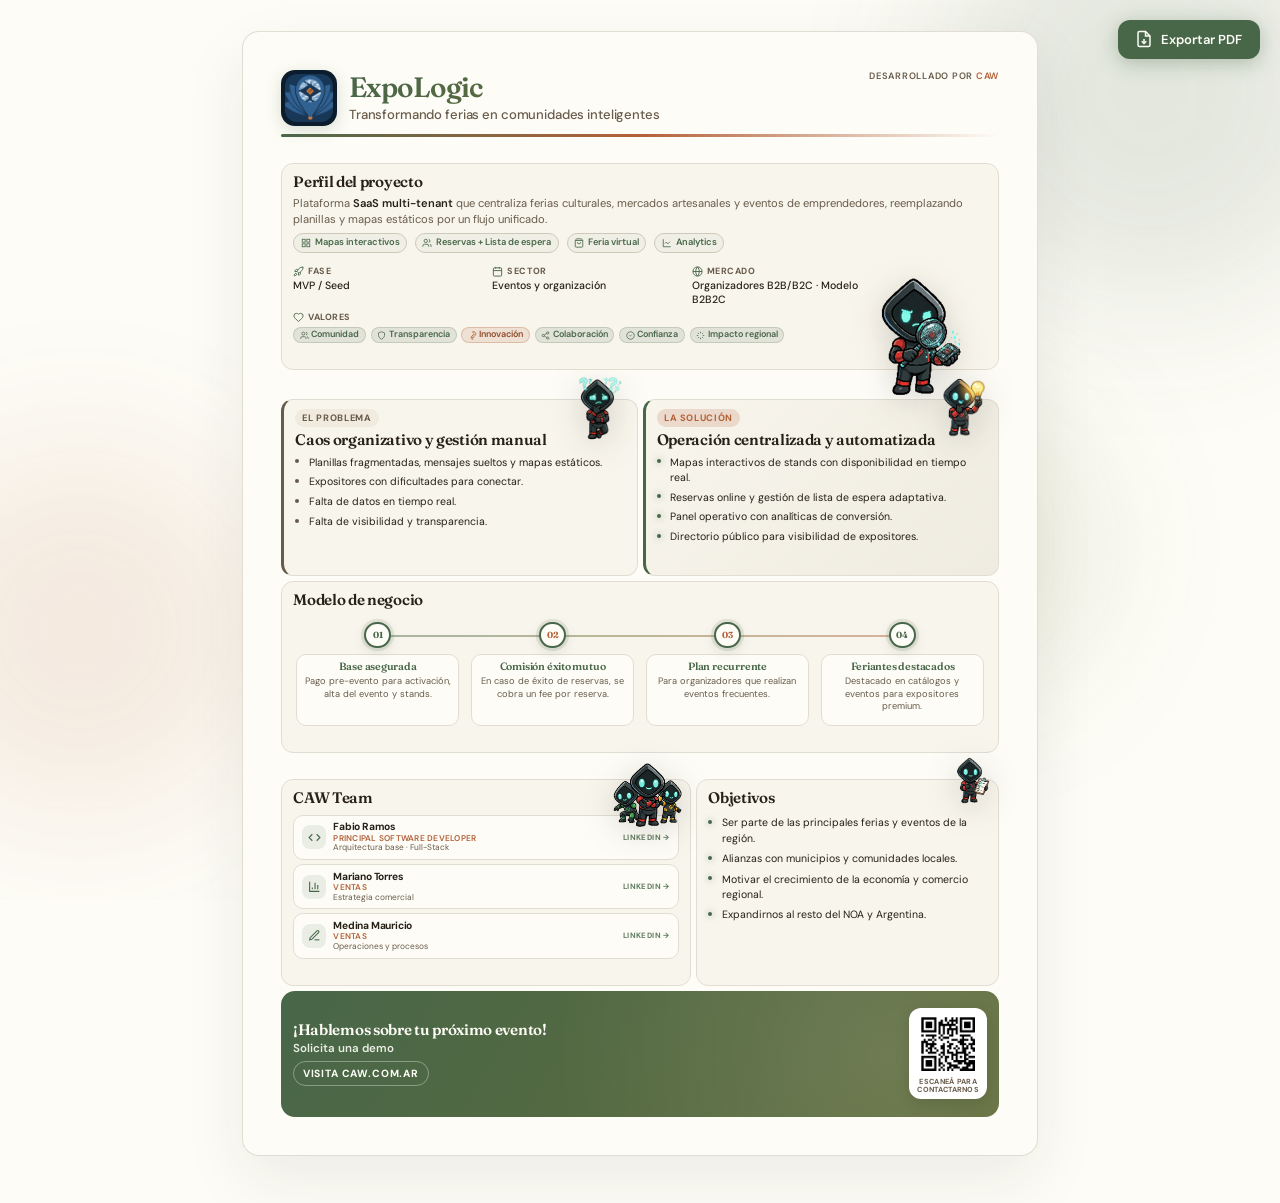
==== index.html @ 5f7e8d1f "Initial commit: ExpoLogic one-pager exportable a PDF. Landing estática con diseño editorial, assets " ====
<!DOCTYPE html>
<html lang="es">
<head>
  <meta charset="UTF-8" />
  <meta name="viewport" content="width=device-width, initial-scale=1.0" />
  <title>ExpoLogic — One Pager | CAW</title>
  <meta name="description" content="ExpoLogic transforma ferias en comunidades inteligentes. Plataforma SaaS para organizadores de eventos." />
  <link rel="preconnect" href="https://fonts.googleapis.com" />
  <link rel="preconnect" href="https://fonts.gstatic.com" crossorigin />
  <link href="https://fonts.googleapis.com/css2?family=DM+Sans:ital,opsz,wght@0,9..40,400;0,9..40,500;0,9..40,600;0,9..40,700;1,9..40,400&family=Fraunces:opsz,wght@9..144,500;9..144,600;9..144,700&display=swap" rel="stylesheet" />
  <link rel="stylesheet" href="styles.css" />
</head>
<body>
  <div class="ambient" aria-hidden="true">
    <span class="orb orb-1"></span>
    <span class="orb orb-2"></span>
    <span class="orb orb-3"></span>
  </div>

  <button type="button" class="export-btn no-print" id="exportPdf" aria-label="Exportar a PDF">
    <svg width="18" height="18" viewBox="0 0 24 24" fill="none" stroke="currentColor" stroke-width="2" aria-hidden="true">
      <path d="M14 2H6a2 2 0 0 0-2 2v16a2 2 0 0 0 2 2h12a2 2 0 0 0 2-2V8z"/>
      <polyline points="14 2 14 8 20 8"/>
      <line x1="12" y1="18" x2="12" y2="12"/>
      <polyline points="9 15 12 18 15 15"/>
    </svg>
    Exportar PDF
  </button>

  <main class="one-pager" id="onePager">
    <!-- Header -->
    <header class="hero reveal">
      <div class="hero__brand">
        <div class="hero__product">
          <div class="hero__logo-wrap">
            <img src="assets/logo.png" alt="Logo ExpoLogic" class="hero__logo" width="52" height="52" />
          </div>
          <div class="hero__titles">
            <h1 class="hero__title">ExpoLogic</h1>
            <p class="hero__tagline">Transformando ferias en comunidades inteligentes</p>
          </div>
        </div>
        <div class="hero__caw">
          <p class="hero__by">Desarrollado por <a href="https://www.caw.com.ar/" target="_blank" rel="noopener">CAW</a></p>
        </div>
      </div>
      <div class="hero__accent-line" aria-hidden="true"></div>
    </header>

    <!-- Perfil -->
    <section class="panel panel--profile panel--mascot reveal" aria-labelledby="profile-heading">
      <div class="panel__content">
        <div class="profile-head">
          <div>
            <h2 id="profile-heading" class="panel__title">Perfil del proyecto</h2>
            <p class="panel__lead">Plataforma <strong>SaaS multi-tenant</strong> que centraliza ferias culturales, mercados artesanales y eventos de emprendedores, reemplazando planillas y mapas estáticos por un flujo unificado.</p>
          </div>
          <ul class="capability-strip" aria-label="Capacidades principales">
            <li>
              <svg class="icon" viewBox="0 0 24 24" fill="none" stroke="currentColor" stroke-width="2" aria-hidden="true"><rect x="3" y="3" width="7" height="7"/><rect x="14" y="3" width="7" height="7"/><rect x="3" y="14" width="7" height="7"/><rect x="14" y="14" width="7" height="7"/></svg>
              Mapas interactivos
            </li>
            <li>
              <svg class="icon" viewBox="0 0 24 24" fill="none" stroke="currentColor" stroke-width="2" aria-hidden="true"><path d="M16 21v-2a4 4 0 0 0-4-4H6a4 4 0 0 0-4 4v2"/><circle cx="9" cy="7" r="4"/><path d="M22 21v-2a4 4 0 0 0-3-3.87"/><path d="M16 3.13a4 4 0 0 1 0 7.75"/></svg>
              Reservas + Lista de espera
            </li>
            <li>
              <svg class="icon" viewBox="0 0 24 24" fill="none" stroke="currentColor" stroke-width="2" aria-hidden="true"><path d="M6 2 3 6v14a2 2 0 0 0 2 2h14a2 2 0 0 0 2-2V6l-3-4Z"/><path d="M3 6h18"/><path d="M16 10a4 4 0 0 1-8 0"/></svg>
              Feria virtual
            </li>
            <li>
              <svg class="icon" viewBox="0 0 24 24" fill="none" stroke="currentColor" stroke-width="2" aria-hidden="true"><path d="M3 3v18h18"/><path d="m19 9-5 5-4-4-3 3"/></svg>
              Analytics
            </li>
          </ul>
        </div>
        <div class="meta-grid-wrap">
          <figure class="panel__mascot panel__mascot--profile mascot-float" aria-hidden="true">
            <img src="assets/mascot-search.png" alt="" width="96" height="96" loading="lazy" />
          </figure>
          <dl class="meta-grid">
          <div class="meta-item">
            <dt>
              <svg class="icon icon--meta" viewBox="0 0 24 24" fill="none" stroke="currentColor" stroke-width="2" aria-hidden="true"><path d="M4.5 16.5c-1.5 1.26-2 5-2 5s3.74-.5 5-2c.71-.84.7-2.13-.09-2.91a2.18 2.18 0 0 0-2.91-.09z"/><path d="m12 15-3-3a22 22 0 0 1 2-3.95A12.88 12.88 0 0 1 22 2c0 2.72-.78 7.5-6 11a22.35 22.35 0 0 1-4 2z"/><path d="M9 12H4s.55-3.03 2-4c1.62-1.08 5 0 5 0"/><path d="M12 15v5s3.03-.55 4-2c1.08-1.62 0-5 0-5"/></svg>
              Fase
            </dt>
            <dd>MVP / Seed</dd>
          </div>
          <div class="meta-item">
            <dt>
              <svg class="icon icon--meta" viewBox="0 0 24 24" fill="none" stroke="currentColor" stroke-width="2" aria-hidden="true"><rect x="3" y="4" width="18" height="18" rx="2"/><path d="M16 2v4"/><path d="M8 2v4"/><path d="M3 10h18"/></svg>
              Sector
            </dt>
            <dd>Eventos y organización</dd>
          </div>
          <div class="meta-item">
            <dt>
              <svg class="icon icon--meta" viewBox="0 0 24 24" fill="none" stroke="currentColor" stroke-width="2" aria-hidden="true"><circle cx="12" cy="12" r="10"/><path d="M12 2a14.5 14.5 0 0 0 0 20 14.5 14.5 0 0 0 0-20"/><path d="M2 12h20"/></svg>
              Mercado
            </dt>
            <dd>Organizadores B2B/B2C · Modelo B2B2C</dd>
          </div>
          <div class="meta-item meta-item--values">
            <dt>
              <svg class="icon icon--meta" viewBox="0 0 24 24" fill="none" stroke="currentColor" stroke-width="2" aria-hidden="true"><path d="M19 14c1.49-1.46 3-3.21 3-5.5A5.5 5.5 0 0 0 16.5 3c-1.76 0-3 .5-4.5 2-1.5-1.5-2.74-2-4.5-2A5.5 5.5 0 0 0 2 8.5c0 2.3 1.5 4.05 3 5.5l7 7Z"/></svg>
              Valores
            </dt>
            <dd>
              <span class="chip"><svg class="icon icon--chip" viewBox="0 0 24 24" fill="none" stroke="currentColor" stroke-width="2" aria-hidden="true"><path d="M16 21v-2a4 4 0 0 0-4-4H6a4 4 0 0 0-4 4v2"/><circle cx="9" cy="7" r="4"/><path d="M22 21v-2a4 4 0 0 0-3-3.87"/><path d="M16 3.13a4 4 0 0 1 0 7.75"/></svg>Comunidad</span>
              <span class="chip"><svg class="icon icon--chip" viewBox="0 0 24 24" fill="none" stroke="currentColor" stroke-width="2" aria-hidden="true"><path d="M12 22s8-4 8-10V5l-8-3-8 3v7c0 6 8 10 8 10"/></svg>Transparencia</span>
              <span class="chip chip--accent"><svg class="icon icon--chip" viewBox="0 0 24 24" fill="none" stroke="currentColor" stroke-width="2" aria-hidden="true"><path d="M9 18h6"/><path d="M10 22h4"/><path d="M11.77 2.46a6 6 0 0 1 8.23 8.23l-8.4 8.4a2 2 0 0 1-2.83 0l-.08-.08a2 2 0 0 1 0-2.83l8.49-8.48Z"/><path d="m15 9-6 6"/></svg>Innovación</span>
              <span class="chip"><svg class="icon icon--chip" viewBox="0 0 24 24" fill="none" stroke="currentColor" stroke-width="2" aria-hidden="true"><circle cx="18" cy="5" r="3"/><circle cx="6" cy="12" r="3"/><circle cx="18" cy="19" r="3"/><path d="m8.59 13.51 6.83 3.98"/><path d="m15.41 6.51-6.82 3.98"/></svg>Colaboración</span>
              <span class="chip"><svg class="icon icon--chip" viewBox="0 0 24 24" fill="none" stroke="currentColor" stroke-width="2" aria-hidden="true"><path d="M12 22c5.523 0 10-4.477 10-10S17.523 2 12 2 2 6.477 2 12s4.477 10 10 10z"/><path d="m9 12 2 2 4-4"/></svg>Confianza</span>
              <span class="chip"><svg class="icon icon--chip" viewBox="0 0 24 24" fill="none" stroke="currentColor" stroke-width="2" aria-hidden="true"><path d="M12 2v4"/><path d="m16.2 7.8 2.9-2.9"/><path d="M18 12h4"/><path d="m16.2 16.2 2.9 2.9"/><path d="M12 18v4"/><path d="m4.9 19.1 2.9-2.9"/><path d="M2 12h4"/><path d="m4.9 4.9 2.9 2.9"/></svg>Impacto regional</span>
            </dd>
          </div>
          </dl>
        </div>
      </div>
    </section>

    <!-- Problema + Solución -->
    <div class="duo reveal">
      <section class="panel panel--problem panel--mascot" aria-labelledby="problem-heading">
        <figure class="panel__mascot panel__mascot--float panel__mascot--float-right mascot-float mascot-float--slow" aria-hidden="true">
          <img src="assets/mascot-problem.png" alt="" width="72" height="72" loading="lazy" />
        </figure>
        <div class="panel__header">
          <span class="panel__badge panel__badge--muted">El problema</span>
          <h2 id="problem-heading" class="panel__title">Caos organizativo y gestión manual</h2>
        </div>
        <ul class="feature-list">
          <li>Planillas fragmentadas, mensajes sueltos y mapas estáticos.</li>
          <li>Expositores con dificultades para conectar.</li>
          <li>Falta de datos en tiempo real.</li>
          <li>Falta de visibilidad y transparencia.</li>
        </ul>
      </section>

      <section class="panel panel--solution panel--mascot" aria-labelledby="solution-heading">
        <figure class="panel__mascot panel__mascot--float panel__mascot--float-right mascot-float" aria-hidden="true">
          <img src="assets/mascot-solution.png" alt="" width="72" height="72" loading="lazy" />
        </figure>
        <div class="panel__header">
          <span class="panel__badge panel__badge--accent">La solución</span>
          <h2 id="solution-heading" class="panel__title">Operación centralizada y automatizada</h2>
        </div>
        <ul class="feature-list feature-list--check">
          <li>Mapas interactivos de stands con disponibilidad en tiempo real.</li>
          <li>Reservas online y gestión de lista de espera adaptativa.</li>
          <li>Panel operativo con analíticas de conversión.</li>
          <li>Directorio público para visibilidad de expositores.</li>
        </ul>
      </section>
    </div>

    <!-- Modelo de negocio -->
    <section class="panel panel--business reveal" aria-labelledby="business-heading">
      <h2 id="business-heading" class="panel__title panel__title--inline">Modelo de negocio</h2>
      <div class="business-timeline">
        <div class="timeline-track" aria-hidden="true">
          <span class="timeline-track__line"></span>
        </div>
        <article class="biz-step">
          <div class="biz-step__marker"><span>01</span></div>
          <div class="biz-step__body">
            <h3>Base asegurada</h3>
            <p>Pago pre-evento para activación, alta del evento y stands.</p>
          </div>
        </article>
        <article class="biz-step">
          <div class="biz-step__marker"><span>02</span></div>
          <div class="biz-step__body">
            <h3>Comisión éxito mutuo</h3>
            <p>En caso de éxito de reservas, se cobra un fee por reserva.</p>
          </div>
        </article>
        <article class="biz-step">
          <div class="biz-step__marker"><span>03</span></div>
          <div class="biz-step__body">
            <h3>Plan recurrente</h3>
            <p>Para organizadores que realizan eventos frecuentes.</p>
          </div>
        </article>
        <article class="biz-step">
          <div class="biz-step__marker"><span>04</span></div>
          <div class="biz-step__body">
            <h3>Feriantes destacados</h3>
            <p>Destacado en catálogos y eventos para expositores premium.</p>
          </div>
        </article>
      </div>
    </section>

    <!-- Equipo + Objetivos -->
    <div class="bottom-grid reveal">
      <section class="panel panel--team panel--mascot" aria-labelledby="team-heading">
        <figure class="panel__mascot panel__mascot--float panel__mascot--float-right mascot-float mascot-float--slow" aria-hidden="true">
          <img src="assets/mascot-team.png" alt="" width="80" height="54" loading="lazy" />
        </figure>
        <h2 id="team-heading" class="panel__title">CAW Team</h2>
        <div class="team-list">
          <a href="https://www.linkedin.com/in/fabioramosnic/" class="team-card" target="_blank" rel="noopener noreferrer">
            <span class="team-card__icon" aria-hidden="true">
              <svg class="icon" viewBox="0 0 24 24" fill="none" stroke="currentColor" stroke-width="2"><polyline points="16 18 22 12 16 6"/><polyline points="8 6 2 12 8 18"/></svg>
            </span>
            <div class="team-card__body">
              <h3>Fabio Ramos</h3>
              <p class="team-card__role">Principal Software Developer</p>
              <p class="team-card__desc">Arquitectura base · Full-Stack</p>
            </div>
            <span class="team-card__linkedin">LinkedIn →</span>
          </a>
          <a href="https://www.linkedin.com/in/mariano-a-torres/" class="team-card" target="_blank" rel="noopener noreferrer">
            <span class="team-card__icon" aria-hidden="true">
              <svg class="icon" viewBox="0 0 24 24" fill="none" stroke="currentColor" stroke-width="2"><path d="M3 3v18h18"/><path d="M18 17V9"/><path d="M13 17V5"/><path d="M8 17v-3"/></svg>
            </span>
            <div class="team-card__body">
              <h3>Mariano Torres</h3>
              <p class="team-card__role">Ventas</p>
              <p class="team-card__desc">Estrategia comercial</p>
            </div>
            <span class="team-card__linkedin">LinkedIn →</span>
          </a>
          <a href="https://www.linkedin.com/in/fernando-mauricio-medina-37a47421a/" class="team-card" target="_blank" rel="noopener noreferrer">
            <span class="team-card__icon" aria-hidden="true">
              <svg class="icon" viewBox="0 0 24 24" fill="none" stroke="currentColor" stroke-width="2"><path d="M12 20h9"/><path d="M16.5 3.5a2.12 2.12 0 0 1 3 3L7 19l-4 1 1-4Z"/></svg>
            </span>
            <div class="team-card__body">
              <h3>Medina Mauricio</h3>
              <p class="team-card__role">Ventas</p>
              <p class="team-card__desc">Operaciones y procesos</p>
            </div>
            <span class="team-card__linkedin">LinkedIn →</span>
          </a>
        </div>
      </section>

      <section class="panel panel--objectives panel--mascot" aria-labelledby="objectives-heading">
        <figure class="panel__mascot panel__mascot--float panel__mascot--float-right mascot-float" aria-hidden="true">
          <img src="assets/mascot-objectives.png" alt="" width="56" height="72" loading="lazy" />
        </figure>
        <h2 id="objectives-heading" class="panel__title">Objetivos</h2>
        <ul class="feature-list feature-list--check">
          <li>Ser parte de las principales ferias y eventos de la región.</li>
          <li>Alianzas con municipios y comunidades locales.</li>
          <li>Motivar el crecimiento de la economía y comercio regional.</li>
          <li>Expandirnos al resto del NOA y Argentina.</li>
        </ul>
      </section>
    </div>

    <!-- CTA Footer -->
    <footer class="cta reveal" aria-labelledby="cta-heading">
      <div class="cta__content">
        <h2 id="cta-heading" class="cta__title">¡Hablemos sobre tu próximo evento!</h2>
        <p class="cta__subtitle">Solicita una demo</p>
        <div class="cta__links">
          <a href="https://www.caw.com.ar/" class="cta__link" target="_blank" rel="noopener">Visita caw.com.ar</a>
        </div>
      </div>
      <a href="https://wa.link/gwodju" class="cta__qr" target="_blank" rel="noopener noreferrer" aria-label="Contacto por WhatsApp — escaneá el código QR">
        <img src="assets/qr-contact.png" alt="QR de contacto WhatsApp" width="72" height="72" />
        <span>Escaneá para contactarnos</span>
      </a>
    </footer>
  </main>

  <script src="script.js"></script>
</body>
</html>
---- styles.css ----
/* ExpoLogic One-Pager — Design tokens from Lola-mora / ExpoLogic */
:root {
  --background: oklch(0.99 0.008 95);
  --foreground: oklch(0.25 0.02 75);
  --card: oklch(0.97 0.012 90);
  --card-foreground: oklch(0.25 0.02 75);
  --primary: oklch(0.48 0.06 145);
  --primary-foreground: oklch(0.99 0.008 95);
  --secondary: oklch(0.94 0.018 90);
  --secondary-foreground: oklch(0.25 0.02 75);
  --muted: oklch(0.94 0.018 90);
  --muted-foreground: oklch(0.48 0.03 75);
  --accent: oklch(0.58 0.12 45);
  --accent-foreground: oklch(0.99 0.008 95);
  --border: oklch(0.9 0.015 85);
  --ring: oklch(0.48 0.06 145);
  --radius: 0.625rem;
  --font-sans: "DM Sans", system-ui, sans-serif;
  --font-serif: "Fraunces", Georgia, serif;
  --page-width: 210mm;
  --page-height: 297mm;
  --page-padding: 10mm;
}

*,
*::before,
*::after {
  box-sizing: border-box;
  margin: 0;
  padding: 0;
}

html {
  scroll-behavior: smooth;
  color-scheme: light;
}

body {
  font-family: var(--font-sans);
  font-size: 11px;
  line-height: 1.45;
  color: var(--foreground);
  background: var(--background);
  min-height: 100vh;
  overflow-x: hidden;
  -webkit-font-smoothing: antialiased;
}

h1, h2, h3 {
  font-family: var(--font-serif);
  font-weight: 600;
  letter-spacing: -0.02em;
  line-height: 1.15;
}

a {
  color: var(--primary);
  text-decoration: none;
  transition: color 0.2s ease;
}

a:hover {
  color: var(--accent);
}

img {
  display: block;
  max-width: 100%;
  height: auto;
}

ul {
  list-style: none;
}

/* Ambient background */
.ambient {
  position: fixed;
  inset: 0;
  pointer-events: none;
  z-index: 0;
  overflow: hidden;
}

.orb {
  position: absolute;
  border-radius: 50%;
  filter: blur(80px);
  opacity: 0.35;
  animation: drift 18s ease-in-out infinite;
}

.orb-1 {
  width: 420px;
  height: 420px;
  background: color-mix(in oklch, var(--primary) 40%, transparent);
  top: -120px;
  right: -80px;
}

.orb-2 {
  width: 360px;
  height: 360px;
  background: color-mix(in oklch, var(--accent) 35%, transparent);
  bottom: 10%;
  left: -100px;
  animation-delay: -6s;
}

.orb-3 {
  width: 280px;
  height: 280px;
  background: color-mix(in oklch, var(--primary) 25%, var(--accent) 15%);
  top: 45%;
  right: 15%;
  animation-delay: -12s;
}

@keyframes drift {
  0%, 100% { transform: translate(0, 0) scale(1); }
  33% { transform: translate(30px, -20px) scale(1.05); }
  66% { transform: translate(-20px, 15px) scale(0.95); }
}

/* Export button */
.export-btn {
  position: fixed;
  top: 1.25rem;
  right: 1.25rem;
  z-index: 100;
  display: inline-flex;
  align-items: center;
  gap: 0.5rem;
  padding: 0.65rem 1.1rem;
  font-family: var(--font-sans);
  font-size: 0.8125rem;
  font-weight: 600;
  color: var(--primary-foreground);
  background: var(--primary);
  border: none;
  border-radius: calc(var(--radius) + 2px);
  cursor: pointer;
  box-shadow: 0 4px 20px color-mix(in oklch, var(--primary) 35%, transparent);
  transition: transform 0.2s ease, box-shadow 0.2s ease, background 0.2s ease;
}

.export-btn:hover {
  transform: translateY(-2px);
  background: color-mix(in oklch, var(--primary) 88%, black);
  box-shadow: 0 8px 28px color-mix(in oklch, var(--primary) 40%, transparent);
}

.export-btn:active {
  transform: translateY(0);
}

/* Main page container */
.one-pager {
  position: relative;
  z-index: 1;
  width: min(100%, var(--page-width));
  min-height: var(--page-height);
  margin: 0 auto;
  padding: var(--page-padding);
  display: grid;
  gap: 5px;
}

/* Reveal animations */
.reveal {
  opacity: 0;
  transform: translateY(16px);
  transition: opacity 0.7s cubic-bezier(0.22, 1, 0.36, 1),
              transform 0.7s cubic-bezier(0.22, 1, 0.36, 1);
}

.reveal.is-visible {
  opacity: 1;
  transform: translateY(0);
}

/* Hero */
.hero {
  display: flex;
  flex-direction: column;
  gap: 0.5rem;
  padding-bottom: 0.25rem;
}

.hero__brand {
  display: flex;
  align-items: center;
  justify-content: space-between;
  gap: 1rem;
  width: 100%;
}

.hero__caw {
  flex-shrink: 0;
  margin-left: auto;
  text-align: right;
  align-self: flex-start;
}

.hero__product {
  display: flex;
  align-items: center;
  gap: 0.75rem;
  flex: 1;
  min-width: 0;
  justify-content: flex-start;
}

.hero__logo-wrap {
  flex-shrink: 0;
  padding: 4px;
  background: oklch(0.22 0.04 250);
  border-radius: calc(var(--radius) + 4px);
  box-shadow: 0 4px 16px color-mix(in oklch, var(--primary) 20%, transparent);
  animation: logoGlow 4s ease-in-out infinite;
}

.hero__logo {
  width: 48px;
  height: 48px;
  border-radius: calc(var(--radius) + 2px);
  object-fit: cover;
  display: block;
}

@keyframes logoGlow {
  0%, 100% { box-shadow: 0 4px 16px color-mix(in oklch, var(--primary) 20%, transparent); }
  50% { box-shadow: 0 6px 24px color-mix(in oklch, var(--accent) 30%, transparent); }
}

.hero__titles {
  text-align: left;
  min-width: 0;
}

.hero__by {
  font-size: 0.58rem;
  font-weight: 600;
  text-transform: uppercase;
  letter-spacing: 0.08em;
  color: var(--muted-foreground);
  white-space: nowrap;
}

.hero__by a {
  color: var(--accent);
}

.hero__title {
  font-size: 1.75rem;
  color: var(--primary);
  background: linear-gradient(135deg, var(--primary), color-mix(in oklch, var(--primary) 70%, var(--accent)));
  -webkit-background-clip: text;
  background-clip: text;
  -webkit-text-fill-color: transparent;
  margin-bottom: 0.1rem;
}

.hero__tagline {
  font-size: clamp(0.68rem, 1.6vw, 0.82rem);
  color: var(--muted-foreground);
  font-weight: 500;
  white-space: nowrap;
  width: 100%;
  letter-spacing: -0.01em;
}

.hero__accent-line {
  height: 3px;
  border-radius: 999px;
  background: linear-gradient(90deg, var(--primary), var(--accent), transparent);
  animation: shimmer 3s ease-in-out infinite;
}

@keyframes shimmer {
  0%, 100% { opacity: 0.7; }
  50% { opacity: 1; }
}

/* Panels */
.panel {
  position: relative;
  background: var(--card);
  border: 1px solid var(--border);
  border-radius: calc(var(--radius) + 2px);
  padding: 0.55rem 0.7rem;
  overflow: hidden;
}

.panel--mascot {
  overflow: visible;
  z-index: 1;
}

.duo .panel--mascot {
  margin-top: 1.5rem;
}

.bottom-grid .panel--mascot {
  margin-top: 1.35rem;
}

.duo,
.bottom-grid {
  position: relative;
  overflow: visible;
}

.panel__title {
  font-size: 0.95rem;
  color: var(--foreground);
  margin-bottom: 0.35rem;
}

.panel__title--inline {
  margin-bottom: 0.5rem;
}

.panel__lead {
  font-size: 0.7rem;
  color: var(--muted-foreground);
  margin-bottom: 0.35rem;
  line-height: 1.4;
}

.panel__lead strong {
  color: var(--foreground);
  font-weight: 600;
}

/* Icons */
.icon {
  width: 1em;
  height: 1em;
  flex-shrink: 0;
}

.icon--meta {
  width: 11px;
  height: 11px;
  color: var(--primary);
}

.icon--chip {
  width: 9px;
  height: 9px;
  vertical-align: -1px;
  margin-right: 0.15rem;
}

.panel__badge {
  display: inline-block;
  font-size: 0.58rem;
  font-weight: 700;
  text-transform: uppercase;
  letter-spacing: 0.07em;
  padding: 0.15rem 0.45rem;
  border-radius: 999px;
  margin-bottom: 0.25rem;
}

.panel__badge--muted {
  background: var(--muted);
  color: var(--muted-foreground);
}

.panel__badge--accent {
  background: color-mix(in oklch, var(--accent) 18%, transparent);
  color: var(--accent);
}

.panel__header {
  margin-bottom: 0.35rem;
}

.panel__header-row {
  display: flex;
  align-items: center;
  justify-content: space-between;
  gap: 0.5rem;
  margin-bottom: 0.4rem;
}

/* Profile */
.panel--profile {
  display: block;
  overflow: visible;
}

.panel--profile .panel__content {
  width: 100%;
}

.meta-grid-wrap {
  position: relative;
}

.panel__mascot--profile {
  position: absolute;
  z-index: 2;
  pointer-events: none;
  right: 0;
  top: -0.15rem;
  margin: 0;
}

.panel__mascot--profile img {
  max-height: 5.75rem;
  width: auto;
  object-fit: contain;
  filter: drop-shadow(0 6px 16px color-mix(in oklch, var(--foreground) 18%, transparent));
}

.profile-head {
  margin-bottom: 0.35rem;
}

.capability-strip {
  display: flex;
  flex-wrap: wrap;
  gap: 0.25rem 0.5rem;
  margin-top: 0.35rem;
  margin-bottom: 0.75rem;
}

.capability-strip li {
  display: inline-flex;
  align-items: center;
  gap: 0.25rem;
  font-size: 0.58rem;
  font-weight: 600;
  color: var(--primary);
  padding: 0.15rem 0.4rem;
  background: color-mix(in oklch, var(--primary) 8%, var(--background));
  border: 1px solid color-mix(in oklch, var(--primary) 15%, var(--border));
  border-radius: 999px;
}

.capability-strip .icon {
  width: 10px;
  height: 10px;
}

.meta-grid {
  display: grid;
  grid-template-columns: repeat(3, 1fr);
  gap: 0.3rem 0.5rem;
  padding-right: 6.5rem;
}

.meta-item dt {
  display: flex;
  align-items: center;
  gap: 0.25rem;
  font-size: 0.56rem;
  font-weight: 700;
  text-transform: uppercase;
  letter-spacing: 0.06em;
  color: var(--muted-foreground);
  margin-bottom: 0.08rem;
}

.meta-item dd {
  font-size: 0.66rem;
  font-weight: 500;
  line-height: 1.3;
}

.meta-item--values {
  grid-column: 1 / -1;
}

.chip {
  display: inline-flex;
  align-items: center;
  font-size: 0.56rem;
  font-weight: 600;
  padding: 0.1rem 0.36rem;
  margin: 0.06rem 0.1rem 0 0;
  border-radius: 999px;
  background: color-mix(in oklch, var(--primary) 12%, transparent);
  color: var(--primary);
  border: 1px solid color-mix(in oklch, var(--primary) 20%, transparent);
}

.chip--accent {
  background: color-mix(in oklch, var(--accent) 14%, transparent);
  color: color-mix(in oklch, var(--accent) 85%, black);
  border-color: color-mix(in oklch, var(--accent) 28%, transparent);
}

.chip--accent .icon--chip {
  color: var(--accent);
}

/* Floating mascots — above panels, outside layout flow */
.panel__mascot--float {
  position: absolute;
  z-index: 3;
  pointer-events: none;
  top: -2.1rem;
  right: 0.5rem;
  margin: 0;
}

.panel__mascot--float-right {
  right: 0.35rem;
}

.panel--objectives .panel__title {
  margin-bottom: 0.55rem;
}

.panel--objectives .feature-list {
  margin-top: 0.1rem;
}

.panel--objectives .feature-list li {
  font-size: 0.66rem;
  margin-bottom: 0.32rem;
}

.panel--problem .panel__mascot--float,
.panel--solution .panel__mascot--float {
  top: -1.85rem;
  right: 0.15rem;
}

.panel--team .panel__mascot--float {
  top: -1.6rem;
  right: 0.1rem;
}

.panel--objectives .panel__mascot--float {
  top: -1.75rem;
  right: 0;
}

.panel__mascot img {
  filter: drop-shadow(0 6px 16px color-mix(in oklch, var(--foreground) 18%, transparent));
  max-height: none;
}

.mascot-float img {
  animation: float 5s ease-in-out infinite;
}

.mascot-float--slow img {
  animation-duration: 7s;
}

.mascot-float--wave img {
  animation: float 4s ease-in-out infinite, wave 2.5s ease-in-out infinite;
}

@keyframes float {
  0%, 100% { transform: translateY(0); }
  50% { transform: translateY(-6px); }
}

@keyframes wave {
  0%, 100% { transform: translateY(0) rotate(0deg); }
  25% { transform: translateY(-4px) rotate(-2deg); }
  75% { transform: translateY(-4px) rotate(2deg); }
}

/* Duo: Problem + Solution */
.duo {
  display: grid;
  grid-template-columns: 1fr 1fr;
  gap: 5px;
}

.panel--problem {
  border-left: 3px solid var(--muted-foreground);
}

.panel--solution {
  border-left: 3px solid var(--primary);
  background: linear-gradient(
    135deg,
    var(--card) 0%,
    color-mix(in oklch, var(--primary) 6%, var(--card)) 100%
  );
}

.feature-list li {
  position: relative;
  font-size: 0.66rem;
  padding-left: 0.85rem;
  margin-bottom: 0.28rem;
  color: var(--card-foreground);
}

.feature-list li::before {
  content: "";
  position: absolute;
  left: 0;
  top: 0.45em;
  width: 4px;
  height: 4px;
  border-radius: 50%;
  background: var(--muted-foreground);
}

.feature-list--check li::before {
  background: var(--primary);
  box-shadow: 0 0 6px color-mix(in oklch, var(--primary) 50%, transparent);
}

.feature-list--compact li {
  margin-bottom: 0.22rem;
}

/* Business model — timeline */
.business-timeline {
  position: relative;
  display: grid;
  grid-template-columns: repeat(4, 1fr);
  gap: 6px;
  padding-top: 0.35rem;
}

.timeline-track {
  position: absolute;
  top: 1.15rem;
  left: 12%;
  right: 12%;
  height: 2px;
  z-index: 0;
  pointer-events: none;
}

.timeline-track__line {
  display: block;
  width: 100%;
  height: 100%;
  background: linear-gradient(
    90deg,
    var(--primary),
    color-mix(in oklch, var(--primary) 60%, var(--accent)),
    var(--accent)
  );
  border-radius: 999px;
  opacity: 0.45;
}

.biz-step {
  position: relative;
  z-index: 1;
  display: flex;
  flex-direction: column;
  align-items: center;
  text-align: center;
  padding: 0 0.2rem;
  transition: transform 0.25s ease;
}

.biz-step:hover {
  transform: translateY(-2px);
}

.biz-step__marker {
  position: relative;
  width: 1.65rem;
  height: 1.65rem;
  margin-bottom: 0.35rem;
  display: grid;
  place-items: center;
  border-radius: 50%;
  background: var(--background);
  border: 2px solid var(--primary);
  box-shadow:
    0 0 0 3px color-mix(in oklch, var(--primary) 12%, transparent),
    0 4px 12px color-mix(in oklch, var(--primary) 15%, transparent);
  transition: border-color 0.25s ease, box-shadow 0.25s ease;
}

.biz-step:hover .biz-step__marker {
  border-color: var(--accent);
  box-shadow:
    0 0 0 3px color-mix(in oklch, var(--accent) 15%, transparent),
    0 6px 16px color-mix(in oklch, var(--accent) 20%, transparent);
}

.biz-step__marker span {
  font-family: var(--font-serif);
  font-size: 0.55rem;
  font-weight: 700;
  color: var(--primary);
  line-height: 1;
}

.biz-step:nth-child(3) .biz-step__marker span,
.biz-step:nth-child(4) .biz-step__marker span {
  color: var(--accent);
}

.biz-step__body {
  padding: 0.4rem 0.35rem;
  background: var(--background);
  border: 1px solid var(--border);
  border-radius: var(--radius);
  width: 100%;
  min-height: 4.5rem;
  transition: border-color 0.25s ease, box-shadow 0.25s ease;
}

.biz-step:hover .biz-step__body {
  border-color: color-mix(in oklch, var(--primary) 25%, var(--border));
  box-shadow: 0 4px 14px color-mix(in oklch, var(--primary) 8%, transparent);
}

.biz-step__body h3 {
  font-size: 0.66rem;
  margin-bottom: 0.12rem;
  color: var(--primary);
}

.biz-step__body p {
  font-size: 0.58rem;
  color: var(--muted-foreground);
  line-height: 1.35;
}

/* Bottom grid: Team + Objectives */
.bottom-grid {
  display: grid;
  grid-template-columns: 1.15fr 0.85fr;
  gap: 5px;
}

.panel--team {
  display: flex;
  flex-direction: column;
  gap: 0.35rem;
}

.panel--team .panel__title {
  margin-bottom: 0.15rem;
}

.team-list {
  display: flex;
  flex-direction: column;
  gap: 4px;
  flex: 1;
}

.team-card {
  display: flex;
  flex-direction: row;
  align-items: center;
  gap: 0.45rem;
  width: 100%;
  padding: 0.35rem 0.5rem;
  background: var(--background);
  border: 1px solid var(--border);
  border-radius: var(--radius);
  color: inherit;
  text-decoration: none;
  transition: border-color 0.2s ease, transform 0.2s ease, box-shadow 0.2s ease;
}

.team-card:hover {
  border-color: color-mix(in oklch, var(--accent) 40%, var(--border));
  transform: translateX(2px);
  box-shadow: 0 3px 10px color-mix(in oklch, var(--primary) 8%, transparent);
  color: inherit;
}

.team-card__icon {
  display: inline-flex;
  align-items: center;
  justify-content: center;
  width: 1.5rem;
  height: 1.5rem;
  flex-shrink: 0;
  border-radius: calc(var(--radius) - 2px);
  background: color-mix(in oklch, var(--primary) 10%, transparent);
  color: var(--primary);
}

.team-card__icon .icon {
  width: 13px;
  height: 13px;
}

.team-card__body {
  flex: 1;
  min-width: 0;
}

.team-card h3 {
  font-size: 0.64rem;
  font-family: var(--font-sans);
  font-weight: 700;
  margin-bottom: 0.02rem;
  line-height: 1.2;
}

.team-card__role {
  font-size: 0.52rem;
  font-weight: 600;
  color: var(--accent);
  text-transform: uppercase;
  letter-spacing: 0.03em;
  line-height: 1.15;
}

.team-card__desc {
  font-size: 0.52rem;
  color: var(--muted-foreground);
  line-height: 1.2;
}

.team-card__linkedin {
  flex-shrink: 0;
  font-size: 0.48rem;
  font-weight: 700;
  text-transform: uppercase;
  letter-spacing: 0.05em;
  color: var(--primary);
  opacity: 0.85;
  white-space: nowrap;
}

/* CTA Footer */
.cta {
  display: flex;
  align-items: center;
  justify-content: space-between;
  gap: 1rem;
  padding: 0.55rem 0.75rem;
  background: linear-gradient(
    120deg,
    var(--primary) 0%,
    color-mix(in oklch, var(--primary) 75%, var(--accent)) 100%
  );
  border-radius: calc(var(--radius) + 4px);
  color: var(--primary-foreground);
  overflow: visible;
  position: relative;
}

.cta__content {
  position: relative;
  z-index: 1;
  flex: 1;
  min-width: 0;
}

.cta__title {
  font-size: 0.95rem;
  color: var(--primary-foreground);
  margin-bottom: 0.15rem;
}

.cta__subtitle {
  font-size: 0.72rem;
  font-weight: 600;
  opacity: 0.9;
  margin-bottom: 0.25rem;
}

.cta__links {
  display: flex;
  flex-wrap: wrap;
  gap: 0.35rem;
}

.cta__link {
  display: inline-block;
  font-size: 0.65rem;
  font-weight: 700;
  text-transform: uppercase;
  letter-spacing: 0.08em;
  color: var(--primary-foreground);
  padding: 0.25rem 0.55rem;
  border: 1px solid color-mix(in oklch, white 35%, transparent);
  border-radius: 999px;
  transition: background 0.2s ease;
}

.cta__link:hover {
  background: color-mix(in oklch, white 15%, transparent);
  color: var(--primary-foreground);
}

.cta::before {
  content: "";
  position: absolute;
  inset: 0;
  border-radius: inherit;
  background: radial-gradient(circle at 85% 50%, color-mix(in oklch, white 12%, transparent), transparent 55%);
  pointer-events: none;
}

.cta__qr {
  position: relative;
  z-index: 2;
  flex-shrink: 0;
  margin-left: auto;
  display: flex;
  flex-direction: column;
  align-items: center;
  gap: 0.18rem;
  padding: 0.3rem;
  background: white;
  border-radius: calc(var(--radius) + 2px);
  text-decoration: none;
  color: var(--foreground);
  box-shadow: 0 4px 16px color-mix(in oklch, black 12%, transparent);
  transition: transform 0.2s ease, box-shadow 0.2s ease;
}

.cta__qr:hover {
  transform: scale(1.03);
  box-shadow: 0 6px 20px color-mix(in oklch, black 15%, transparent);
  color: var(--foreground);
}

.cta__qr img {
  width: 62px;
  height: 62px;
  border-radius: 4px;
}

.cta__qr span {
  font-size: 0.46rem;
  font-weight: 700;
  text-transform: uppercase;
  letter-spacing: 0.04em;
  color: var(--muted-foreground);
  text-align: center;
  max-width: 68px;
  line-height: 1.15;
}

/* Stagger children */
.reveal.is-visible .feature-list li,
.reveal.is-visible .biz-step,
.reveal.is-visible .team-card {
  animation: fadeUp 0.5s cubic-bezier(0.22, 1, 0.36, 1) both;
}

.reveal.is-visible .feature-list li:nth-child(1) { animation-delay: 0.05s; }
.reveal.is-visible .feature-list li:nth-child(2) { animation-delay: 0.1s; }
.reveal.is-visible .feature-list li:nth-child(3) { animation-delay: 0.15s; }
.reveal.is-visible .feature-list li:nth-child(4) { animation-delay: 0.2s; }

.reveal.is-visible .biz-step:nth-child(2) { animation-delay: 0.05s; }
.reveal.is-visible .biz-step:nth-child(3) { animation-delay: 0.1s; }
.reveal.is-visible .biz-step:nth-child(4) { animation-delay: 0.15s; }
.reveal.is-visible .biz-step:nth-child(5) { animation-delay: 0.2s; }

.reveal.is-visible .team-card:nth-child(1) { animation-delay: 0.05s; }
.reveal.is-visible .team-card:nth-child(2) { animation-delay: 0.1s; }
.reveal.is-visible .team-card:nth-child(3) { animation-delay: 0.15s; }

@keyframes fadeUp {
  from {
    opacity: 0;
    transform: translateY(8px);
  }
  to {
    opacity: 1;
    transform: translateY(0);
  }
}

/* Screen: center page with shadow */
@media screen {
  body {
    padding: 2rem 1rem 3rem;
  }

  .one-pager {
    box-shadow:
      0 0 0 1px var(--border),
      0 24px 64px color-mix(in oklch, var(--foreground) 8%, transparent);
    border-radius: calc(var(--radius) + 6px);
    background: var(--background);
  }
}

/* Responsive (screen only) */
@media screen and (max-width: 720px) {
  .duo,
  .bottom-grid {
    grid-template-columns: 1fr;
  }

  .business-timeline {
    grid-template-columns: repeat(2, 1fr);
    gap: 1rem 6px;
    padding-top: 0;
  }

  .timeline-track {
    display: none;
  }

  .meta-grid {
    grid-template-columns: repeat(2, 1fr);
    padding-right: 0;
  }

  .panel__mascot--profile {
    position: static;
    display: flex;
    justify-content: flex-end;
    margin-bottom: 0.25rem;
  }

  .panel__mascot--profile img {
    max-height: 4.5rem;
  }

  .meta-grid-wrap {
    display: flex;
    flex-direction: column;
  }

  .meta-grid-wrap .panel__mascot--profile {
    order: -1;
  }

  .hero__tagline {
    white-space: normal;
  }

  .hero__brand {
    flex-direction: column;
    align-items: stretch;
  }

  .hero__product {
    justify-content: flex-start;
  }

  .hero__caw {
    margin-left: 0;
    text-align: left;
    order: 1;
  }

  .hero__titles {
    text-align: left;
  }

  .team-list {
    gap: 6px;
  }

  .hero__title {
    font-size: 1.6rem;
  }
}

/* Print / PDF */
@page {
  size: A4 portrait;
  margin: 0;
}

@media print {
  html, body {
    width: var(--page-width);
    height: var(--page-height);
    overflow: hidden;
    background: var(--background);
    padding: 0;
    margin: 0;
  }

  .no-print,
  .ambient {
    display: none !important;
  }

  .one-pager {
    width: var(--page-width);
    height: var(--page-height);
    max-height: var(--page-height);
    padding: 8mm;
    gap: 5px;
    box-shadow: none;
    border-radius: 0;
    overflow: hidden;
    page-break-after: avoid;
    page-break-inside: avoid;
    transform-origin: top left;
  }

  .reveal,
  .reveal.is-visible {
    opacity: 1 !important;
    transform: none !important;
    animation: none !important;
  }

  .orb,
  .mascot-float img,
  .hero__logo-wrap,
  .hero__accent-line {
    animation: none !important;
  }

  .panel--mascot {
    overflow: hidden;
  }

  .panel--profile.panel--mascot {
    overflow: visible;
  }

  .panel--profile .panel__mascot--profile {
    position: absolute;
    right: 0.25rem;
    top: 0;
  }

  .panel__mascot--float {
    top: auto;
    bottom: 0.2rem;
    right: 0.25rem;
  }

  .panel__mascot--float img {
    max-height: 55px;
    width: auto;
  }

  .panel,
  .cta,
  .biz-step,
  .team-card {
    break-inside: avoid;
    -webkit-print-color-adjust: exact;
    print-color-adjust: exact;
  }

  .panel--problem,
  .panel--solution {
    min-height: 0;
  }

  .panel__mascot img {
    max-height: 55px;
    width: auto;
  }

  .cta__qr {
    margin-left: 0;
  }

  .cta__qr img {
    width: 50px;
    height: 50px;
  }

  .cta__qr span {
    font-size: 0.42rem;
  }

  .biz-step__body {
    min-height: 0;
  }

  a {
    color: inherit;
  }

  .cta__link {
    border-color: color-mix(in oklch, white 50%, transparent);
  }
}

@media (prefers-reduced-motion: reduce) {
  *,
  *::before,
  *::after {
    animation-duration: 0.01ms !important;
    animation-iteration-count: 1 !important;
    transition-duration: 0.01ms !important;
  }

  .reveal {
    opacity: 1;
    transform: none;
  }
}
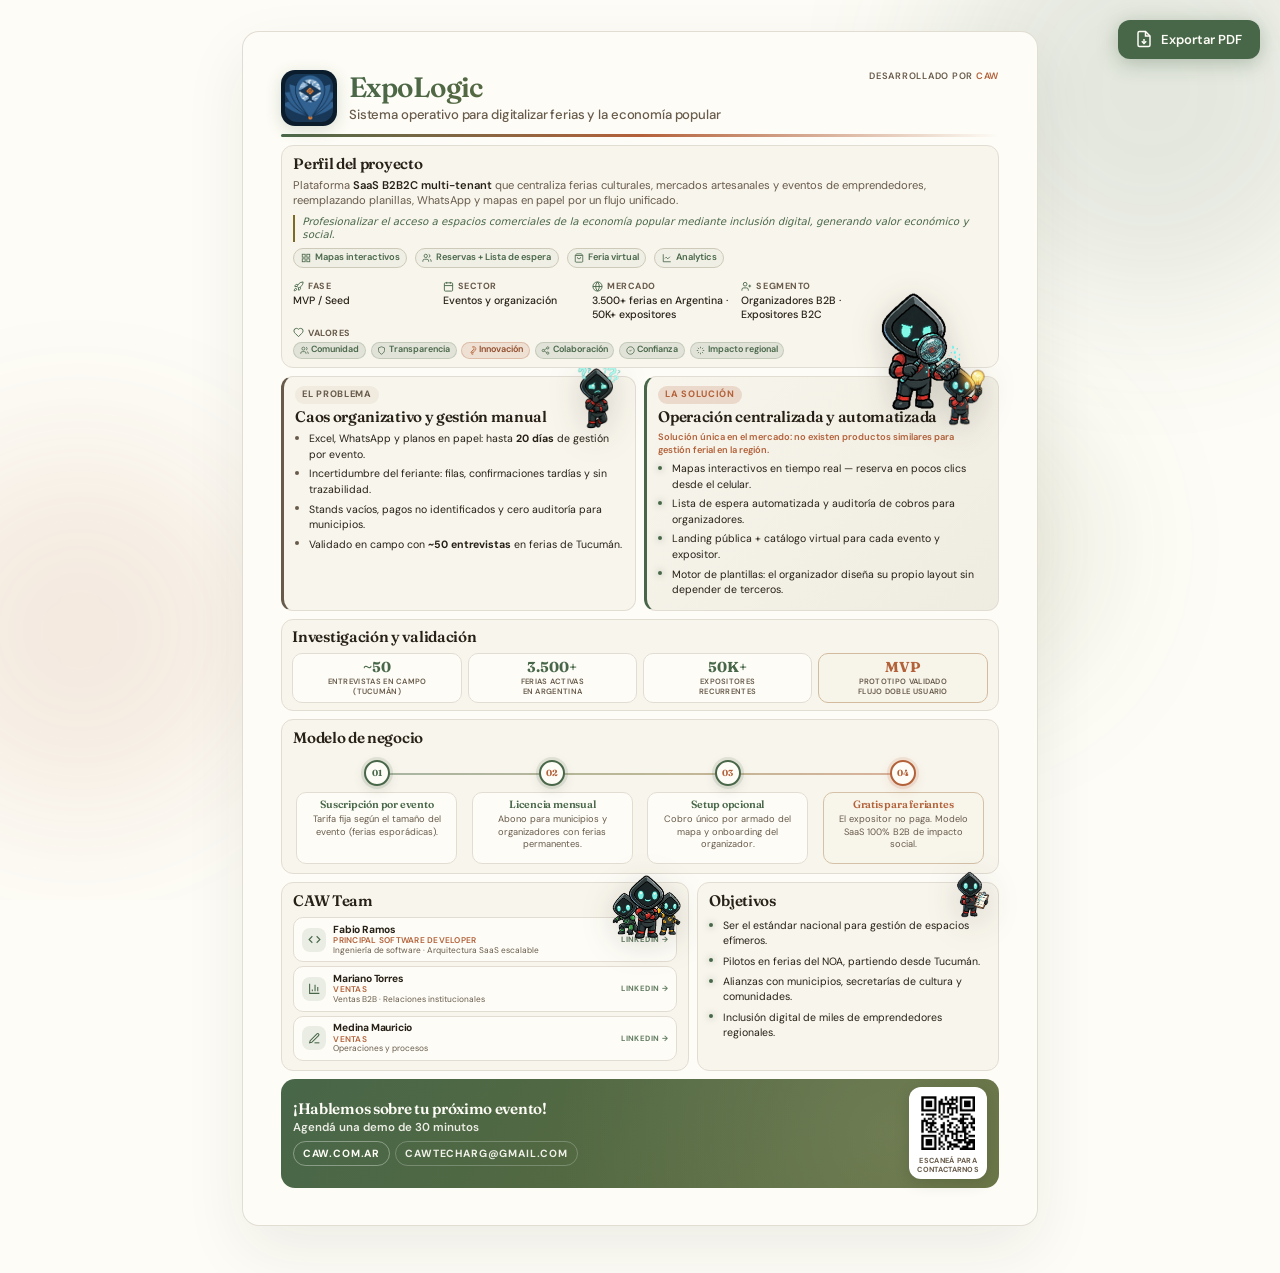
==== commit bfd0e7e3: "Update index.html and styles.css for improved content clarity and layout. Enhanced meta descriptions" ====
--- a/index.html
+++ b/index.html
@@ -4,7 +4,7 @@
   <meta charset="UTF-8" />
   <meta name="viewport" content="width=device-width, initial-scale=1.0" />
   <title>ExpoLogic — One Pager | CAW</title>
-  <meta name="description" content="ExpoLogic transforma ferias en comunidades inteligentes. Plataforma SaaS para organizadores de eventos." />
+  <meta name="description" content="ExpoLogic digitaliza ferias y economía popular. Plataforma SaaS B2B2C con mapas interactivos, validada en campo en Tucumán." />
   <link rel="preconnect" href="https://fonts.googleapis.com" />
   <link rel="preconnect" href="https://fonts.gstatic.com" crossorigin />
   <link href="https://fonts.googleapis.com/css2?family=DM+Sans:ital,opsz,wght@0,9..40,400;0,9..40,500;0,9..40,600;0,9..40,700;1,9..40,400&family=Fraunces:opsz,wght@9..144,500;9..144,600;9..144,700&display=swap" rel="stylesheet" />
@@ -33,11 +33,11 @@
       <div class="hero__brand">
         <div class="hero__product">
           <div class="hero__logo-wrap">
-            <img src="assets/logo.png" alt="Logo ExpoLogic" class="hero__logo" width="52" height="52" />
+            <img src="assets/logo.png" alt="Logo ExpoLogic" class="hero__logo" width="52" height="52" decoding="sync" />
           </div>
           <div class="hero__titles">
             <h1 class="hero__title">ExpoLogic</h1>
-            <p class="hero__tagline">Transformando ferias en comunidades inteligentes</p>
+            <p class="hero__tagline">Sistema operativo para digitalizar ferias y la economía popular</p>
           </div>
         </div>
         <div class="hero__caw">
@@ -53,7 +53,8 @@
         <div class="profile-head">
           <div>
             <h2 id="profile-heading" class="panel__title">Perfil del proyecto</h2>
-            <p class="panel__lead">Plataforma <strong>SaaS multi-tenant</strong> que centraliza ferias culturales, mercados artesanales y eventos de emprendedores, reemplazando planillas y mapas estáticos por un flujo unificado.</p>
+            <p class="panel__lead">Plataforma <strong>SaaS B2B2C multi-tenant</strong> que centraliza ferias culturales, mercados artesanales y eventos de emprendedores, reemplazando planillas, WhatsApp y mapas en papel por un flujo unificado.</p>
+            <p class="panel__mission">Profesionalizar el acceso a espacios comerciales de la economía popular mediante inclusión digital, generando valor económico y social.</p>
           </div>
           <ul class="capability-strip" aria-label="Capacidades principales">
             <li>
@@ -76,7 +77,7 @@
         </div>
         <div class="meta-grid-wrap">
           <figure class="panel__mascot panel__mascot--profile mascot-float" aria-hidden="true">
-            <img src="assets/mascot-search.png" alt="" width="96" height="96" loading="lazy" />
+            <img src="assets/mascot-search.png" alt="" width="96" height="96" loading="eager" />
           </figure>
           <dl class="meta-grid">
           <div class="meta-item">
@@ -98,7 +99,14 @@
               <svg class="icon icon--meta" viewBox="0 0 24 24" fill="none" stroke="currentColor" stroke-width="2" aria-hidden="true"><circle cx="12" cy="12" r="10"/><path d="M12 2a14.5 14.5 0 0 0 0 20 14.5 14.5 0 0 0 0-20"/><path d="M2 12h20"/></svg>
               Mercado
             </dt>
-            <dd>Organizadores B2B/B2C · Modelo B2B2C</dd>
+            <dd>3.500+ ferias en Argentina · 50K+ expositores</dd>
+          </div>
+          <div class="meta-item">
+            <dt>
+              <svg class="icon icon--meta" viewBox="0 0 24 24" fill="none" stroke="currentColor" stroke-width="2" aria-hidden="true"><path d="M16 21v-2a4 4 0 0 0-4-4H6a4 4 0 0 0-4 4v2"/><circle cx="9" cy="7" r="4"/><path d="M22 11h-6"/><path d="M19 8v6"/></svg>
+              Segmento
+            </dt>
+            <dd>Organizadores B2B · Expositores B2C</dd>
           </div>
           <div class="meta-item meta-item--values">
             <dt>
@@ -123,36 +131,60 @@
     <div class="duo reveal">
       <section class="panel panel--problem panel--mascot" aria-labelledby="problem-heading">
         <figure class="panel__mascot panel__mascot--float panel__mascot--float-right mascot-float mascot-float--slow" aria-hidden="true">
-          <img src="assets/mascot-problem.png" alt="" width="72" height="72" loading="lazy" />
+          <img src="assets/mascot-problem.png" alt="" width="72" height="72" loading="eager" />
         </figure>
         <div class="panel__header">
           <span class="panel__badge panel__badge--muted">El problema</span>
           <h2 id="problem-heading" class="panel__title">Caos organizativo y gestión manual</h2>
         </div>
         <ul class="feature-list">
-          <li>Planillas fragmentadas, mensajes sueltos y mapas estáticos.</li>
-          <li>Expositores con dificultades para conectar.</li>
-          <li>Falta de datos en tiempo real.</li>
-          <li>Falta de visibilidad y transparencia.</li>
+          <li>Excel, WhatsApp y planos en papel: hasta <strong>20 días</strong> de gestión por evento.</li>
+          <li>Incertidumbre del feriante: filas, confirmaciones tardías y sin trazabilidad.</li>
+          <li>Stands vacíos, pagos no identificados y cero auditoría para municipios.</li>
+          <li>Validado en campo con <strong>~50 entrevistas</strong> en ferias de Tucumán.</li>
         </ul>
       </section>
 
       <section class="panel panel--solution panel--mascot" aria-labelledby="solution-heading">
         <figure class="panel__mascot panel__mascot--float panel__mascot--float-right mascot-float" aria-hidden="true">
-          <img src="assets/mascot-solution.png" alt="" width="72" height="72" loading="lazy" />
+          <img src="assets/mascot-solution.png" alt="" width="72" height="72" loading="eager" />
         </figure>
         <div class="panel__header">
           <span class="panel__badge panel__badge--accent">La solución</span>
           <h2 id="solution-heading" class="panel__title">Operación centralizada y automatizada</h2>
         </div>
+        <p class="panel__diff">Solución única en el mercado: no existen productos similares para gestión ferial en la región.</p>
         <ul class="feature-list feature-list--check">
-          <li>Mapas interactivos de stands con disponibilidad en tiempo real.</li>
-          <li>Reservas online y gestión de lista de espera adaptativa.</li>
-          <li>Panel operativo con analíticas de conversión.</li>
-          <li>Directorio público para visibilidad de expositores.</li>
+          <li>Mapas interactivos en tiempo real — reserva en pocos clics desde el celular.</li>
+          <li>Lista de espera automatizada y auditoría de cobros para organizadores.</li>
+          <li>Landing pública + catálogo virtual para cada evento y expositor.</li>
+          <li>Motor de plantillas: el organizador diseña su propio layout sin depender de terceros.</li>
         </ul>
       </section>
     </div>
+
+    <!-- Investigación y validación -->
+    <section class="panel panel--validation reveal" aria-labelledby="validation-heading">
+      <h2 id="validation-heading" class="panel__title panel__title--inline">Investigación y validación</h2>
+      <div class="validation-strip">
+        <div class="validation-stat">
+          <p class="validation-stat__value">~50</p>
+          <p class="validation-stat__label">Entrevistas en campo<br />(Tucumán)</p>
+        </div>
+        <div class="validation-stat">
+          <p class="validation-stat__value">3.500+</p>
+          <p class="validation-stat__label">Ferias activas<br />en Argentina</p>
+        </div>
+        <div class="validation-stat">
+          <p class="validation-stat__value">50K+</p>
+          <p class="validation-stat__label">Expositores<br />recurrentes</p>
+        </div>
+        <div class="validation-stat validation-stat--accent">
+          <p class="validation-stat__value">MVP</p>
+          <p class="validation-stat__label">Prototipo validado<br />flujo doble usuario</p>
+        </div>
+      </div>
+    </section>
 
     <!-- Modelo de negocio -->
     <section class="panel panel--business reveal" aria-labelledby="business-heading">
@@ -164,29 +196,29 @@
         <article class="biz-step">
           <div class="biz-step__marker"><span>01</span></div>
           <div class="biz-step__body">
-            <h3>Base asegurada</h3>
-            <p>Pago pre-evento para activación, alta del evento y stands.</p>
+            <h3>Suscripción por evento</h3>
+            <p>Tarifa fija según el tamaño del evento (ferias esporádicas).</p>
           </div>
         </article>
         <article class="biz-step">
           <div class="biz-step__marker"><span>02</span></div>
           <div class="biz-step__body">
-            <h3>Comisión éxito mutuo</h3>
-            <p>En caso de éxito de reservas, se cobra un fee por reserva.</p>
+            <h3>Licencia mensual</h3>
+            <p>Abono para municipios y organizadores con ferias permanentes.</p>
           </div>
         </article>
         <article class="biz-step">
           <div class="biz-step__marker"><span>03</span></div>
           <div class="biz-step__body">
-            <h3>Plan recurrente</h3>
-            <p>Para organizadores que realizan eventos frecuentes.</p>
+            <h3>Setup opcional</h3>
+            <p>Cobro único por armado del mapa y onboarding del organizador.</p>
           </div>
         </article>
-        <article class="biz-step">
+        <article class="biz-step biz-step--highlight">
           <div class="biz-step__marker"><span>04</span></div>
           <div class="biz-step__body">
-            <h3>Feriantes destacados</h3>
-            <p>Destacado en catálogos y eventos para expositores premium.</p>
+            <h3>Gratis para feriantes</h3>
+            <p>El expositor no paga. Modelo SaaS 100% B2B de impacto social.</p>
           </div>
         </article>
       </div>
@@ -196,7 +228,7 @@
     <div class="bottom-grid reveal">
       <section class="panel panel--team panel--mascot" aria-labelledby="team-heading">
         <figure class="panel__mascot panel__mascot--float panel__mascot--float-right mascot-float mascot-float--slow" aria-hidden="true">
-          <img src="assets/mascot-team.png" alt="" width="80" height="54" loading="lazy" />
+          <img src="assets/mascot-team.png" alt="" width="80" height="54" loading="eager" />
         </figure>
         <h2 id="team-heading" class="panel__title">CAW Team</h2>
         <div class="team-list">
@@ -207,7 +239,7 @@
             <div class="team-card__body">
               <h3>Fabio Ramos</h3>
               <p class="team-card__role">Principal Software Developer</p>
-              <p class="team-card__desc">Arquitectura base · Full-Stack</p>
+              <p class="team-card__desc">Ingeniería de software · Arquitectura SaaS escalable</p>
             </div>
             <span class="team-card__linkedin">LinkedIn →</span>
           </a>
@@ -218,7 +250,7 @@
             <div class="team-card__body">
               <h3>Mariano Torres</h3>
               <p class="team-card__role">Ventas</p>
-              <p class="team-card__desc">Estrategia comercial</p>
+              <p class="team-card__desc">Ventas B2B · Relaciones institucionales</p>
             </div>
             <span class="team-card__linkedin">LinkedIn →</span>
           </a>
@@ -238,14 +270,14 @@
 
       <section class="panel panel--objectives panel--mascot" aria-labelledby="objectives-heading">
         <figure class="panel__mascot panel__mascot--float panel__mascot--float-right mascot-float" aria-hidden="true">
-          <img src="assets/mascot-objectives.png" alt="" width="56" height="72" loading="lazy" />
+          <img src="assets/mascot-objectives.png" alt="" width="56" height="72" loading="eager" />
         </figure>
         <h2 id="objectives-heading" class="panel__title">Objetivos</h2>
         <ul class="feature-list feature-list--check">
-          <li>Ser parte de las principales ferias y eventos de la región.</li>
-          <li>Alianzas con municipios y comunidades locales.</li>
-          <li>Motivar el crecimiento de la economía y comercio regional.</li>
-          <li>Expandirnos al resto del NOA y Argentina.</li>
+          <li>Ser el estándar nacional para gestión de espacios efímeros.</li>
+          <li>Pilotos en ferias del NOA, partiendo desde Tucumán.</li>
+          <li>Alianzas con municipios, secretarías de cultura y comunidades.</li>
+          <li>Inclusión digital de miles de emprendedores regionales.</li>
         </ul>
       </section>
     </div>
@@ -254,13 +286,14 @@
     <footer class="cta reveal" aria-labelledby="cta-heading">
       <div class="cta__content">
         <h2 id="cta-heading" class="cta__title">¡Hablemos sobre tu próximo evento!</h2>
-        <p class="cta__subtitle">Solicita una demo</p>
+        <p class="cta__subtitle">Agendá una demo de 30 minutos</p>
         <div class="cta__links">
-          <a href="https://www.caw.com.ar/" class="cta__link" target="_blank" rel="noopener">Visita caw.com.ar</a>
+          <a href="https://www.caw.com.ar/" class="cta__link" target="_blank" rel="noopener">caw.com.ar</a>
+          <a href="mailto:cawtecharg@gmail.com" class="cta__link cta__link--ghost">cawtecharg@gmail.com</a>
         </div>
       </div>
       <a href="https://wa.link/gwodju" class="cta__qr" target="_blank" rel="noopener noreferrer" aria-label="Contacto por WhatsApp — escaneá el código QR">
-        <img src="assets/qr-contact.png" alt="QR de contacto WhatsApp" width="72" height="72" />
+        <img src="assets/qr-contact.png" alt="QR de contacto WhatsApp" width="72" height="72" decoding="sync" loading="eager" />
         <span>Escaneá para contactarnos</span>
       </a>
     </footer>
--- a/styles.css
+++ b/styles.css
@@ -20,6 +20,7 @@
   --page-width: 210mm;
   --page-height: 297mm;
   --page-padding: 10mm;
+  --section-gap: 0.5rem;
 }
 
 *,
@@ -163,7 +164,7 @@
   margin: 0 auto;
   padding: var(--page-padding);
   display: grid;
-  gap: 5px;
+  gap: var(--section-gap);
 }
 
 /* Reveal animations */
@@ -184,7 +185,6 @@
   display: flex;
   flex-direction: column;
   gap: 0.5rem;
-  padding-bottom: 0.25rem;
 }
 
 .hero__brand {
@@ -297,14 +297,6 @@
   z-index: 1;
 }
 
-.duo .panel--mascot {
-  margin-top: 1.5rem;
-}
-
-.bottom-grid .panel--mascot {
-  margin-top: 1.35rem;
-}
-
 .duo,
 .bottom-grid {
   position: relative;
@@ -331,6 +323,24 @@
 .panel__lead strong {
   color: var(--foreground);
   font-weight: 600;
+}
+
+.panel__mission {
+  font-size: 0.64rem;
+  font-style: italic;
+  color: var(--primary);
+  line-height: 1.35;
+  margin-bottom: 0.2rem;
+  padding-left: 0.45rem;
+  border-left: 2px solid color-mix(in oklch, var(--accent) 50%, var(--primary));
+}
+
+.panel__diff {
+  font-size: 0.58rem;
+  font-weight: 600;
+  color: var(--accent);
+  margin-bottom: 0.3rem;
+  line-height: 1.35;
 }
 
 /* Icons */
@@ -448,7 +458,7 @@
 
 .meta-grid {
   display: grid;
-  grid-template-columns: repeat(3, 1fr);
+  grid-template-columns: repeat(4, 1fr);
   gap: 0.3rem 0.5rem;
   padding-right: 6.5rem;
 }
@@ -498,12 +508,58 @@
   color: var(--accent);
 }
 
+/* Validation strip */
+.panel--validation {
+  padding: 0.45rem 0.65rem;
+}
+
+.validation-strip {
+  display: grid;
+  grid-template-columns: repeat(4, 1fr);
+  gap: 0.35rem;
+}
+
+.validation-stat {
+  text-align: center;
+  padding: 0.35rem 0.2rem;
+  background: var(--background);
+  border: 1px solid var(--border);
+  border-radius: var(--radius);
+}
+
+.validation-stat--accent {
+  border-color: color-mix(in oklch, var(--accent) 30%, var(--border));
+  background: color-mix(in oklch, var(--accent) 6%, var(--background));
+}
+
+.validation-stat__value {
+  font-family: var(--font-serif);
+  font-size: 0.9rem;
+  font-weight: 700;
+  color: var(--primary);
+  line-height: 1.1;
+  margin-bottom: 0.1rem;
+}
+
+.validation-stat--accent .validation-stat__value {
+  color: var(--accent);
+}
+
+.validation-stat__label {
+  font-size: 0.48rem;
+  font-weight: 600;
+  text-transform: uppercase;
+  letter-spacing: 0.04em;
+  color: var(--muted-foreground);
+  line-height: 1.25;
+}
+
 /* Floating mascots — above panels, outside layout flow */
 .panel__mascot--float {
   position: absolute;
   z-index: 3;
   pointer-events: none;
-  top: -2.1rem;
+  top: -1.15rem;
   right: 0.5rem;
   margin: 0;
 }
@@ -527,17 +583,17 @@
 
 .panel--problem .panel__mascot--float,
 .panel--solution .panel__mascot--float {
-  top: -1.85rem;
+  top: -1.1rem;
   right: 0.15rem;
 }
 
 .panel--team .panel__mascot--float {
-  top: -1.6rem;
+  top: -1rem;
   right: 0.1rem;
 }
 
 .panel--objectives .panel__mascot--float {
-  top: -1.75rem;
+  top: -1.05rem;
   right: 0;
 }
 
@@ -573,7 +629,7 @@
 .duo {
   display: grid;
   grid-template-columns: 1fr 1fr;
-  gap: 5px;
+  gap: var(--section-gap);
 }
 
 .panel--problem {
@@ -622,7 +678,7 @@
   position: relative;
   display: grid;
   grid-template-columns: repeat(4, 1fr);
-  gap: 6px;
+  gap: var(--section-gap);
   padding-top: 0.35rem;
 }
 
@@ -728,11 +784,31 @@
   line-height: 1.35;
 }
 
+.biz-step--highlight .biz-step__marker {
+  border-color: var(--accent);
+  box-shadow:
+    0 0 0 3px color-mix(in oklch, var(--accent) 12%, transparent),
+    0 4px 12px color-mix(in oklch, var(--accent) 15%, transparent);
+}
+
+.biz-step--highlight .biz-step__marker span {
+  color: var(--accent);
+}
+
+.biz-step--highlight .biz-step__body {
+  border-color: color-mix(in oklch, var(--accent) 25%, var(--border));
+  background: color-mix(in oklch, var(--accent) 5%, var(--background));
+}
+
+.biz-step--highlight .biz-step__body h3 {
+  color: var(--accent);
+}
+
 /* Bottom grid: Team + Objectives */
 .bottom-grid {
   display: grid;
   grid-template-columns: 1.15fr 0.85fr;
-  gap: 5px;
+  gap: var(--section-gap);
 }
 
 .panel--team {
@@ -892,6 +968,12 @@
   color: var(--primary-foreground);
 }
 
+.cta__link--ghost {
+  background: transparent;
+  border-color: color-mix(in oklch, white 25%, transparent);
+  opacity: 0.92;
+}
+
 .cta::before {
   content: "";
   position: absolute;
@@ -994,11 +1076,12 @@
   .duo,
   .bottom-grid {
     grid-template-columns: 1fr;
+    gap: var(--section-gap);
   }
 
   .business-timeline {
     grid-template-columns: repeat(2, 1fr);
-    gap: 1rem 6px;
+    gap: var(--section-gap);
     padding-top: 0;
   }
 
@@ -1009,6 +1092,10 @@
   .meta-grid {
     grid-template-columns: repeat(2, 1fr);
     padding-right: 0;
+  }
+
+  .validation-strip {
+    grid-template-columns: repeat(2, 1fr);
   }
 
   .panel__mascot--profile {
@@ -1063,6 +1150,16 @@
   }
 }
 
+/* Screen: scaled preview when content overflows A4 */
+@media screen {
+  .one-pager.is-scaled {
+    transform: scale(var(--page-scale, 1));
+    transform-origin: top center;
+    margin-left: auto;
+    margin-right: auto;
+  }
+}
+
 /* Print / PDF */
 @page {
   size: A4 portrait;
@@ -1071,12 +1168,12 @@
 
 @media print {
   html, body {
-    width: var(--page-width);
-    height: var(--page-height);
+    width: 210mm;
+    height: 297mm;
     overflow: hidden;
-    background: var(--background);
-    padding: 0;
-    margin: 0;
+    background: var(--background) !important;
+    padding: 0 !important;
+    margin: 0 !important;
   }
 
   .no-print,
@@ -1085,17 +1182,50 @@
   }
 
   .one-pager {
-    width: var(--page-width);
-    height: var(--page-height);
-    max-height: var(--page-height);
-    padding: 8mm;
-    gap: 5px;
+    width: 210mm !important;
+    min-height: auto;
+    height: auto;
+    max-height: none;
+    padding: 8mm !important;
+    gap: var(--section-gap);
+    margin: 0 auto !important;
     box-shadow: none;
     border-radius: 0;
-    overflow: hidden;
+    overflow: visible !important;
     page-break-after: avoid;
     page-break-inside: avoid;
-    transform-origin: top left;
+    box-sizing: border-box;
+    -webkit-print-color-adjust: exact;
+    print-color-adjust: exact;
+  }
+
+  /* Centered scale — top-left origin + symmetric horizontal margin */
+  .one-pager.is-scaled {
+    transform: scale(var(--page-scale, 1)) !important;
+    transform-origin: top left !important;
+    margin-left: calc((210mm - 210mm * var(--page-scale, 1)) / 2) !important;
+    margin-right: calc((210mm - 210mm * var(--page-scale, 1)) / 2) !important;
+  }
+
+  img {
+    -webkit-print-color-adjust: exact;
+    print-color-adjust: exact;
+    max-width: 100%;
+  }
+
+  .hero__logo-wrap {
+    -webkit-print-color-adjust: exact;
+    print-color-adjust: exact;
+    box-shadow: none !important;
+    background: oklch(0.22 0.04 250) !important;
+  }
+
+  .hero__logo {
+    object-fit: contain !important;
+    width: 48px !important;
+    height: 48px !important;
+    opacity: 1 !important;
+    visibility: visible !important;
   }
 
   .reveal,
@@ -1112,12 +1242,26 @@
     animation: none !important;
   }
 
-  .panel--mascot {
-    overflow: hidden;
-  }
-
-  .panel--profile.panel--mascot {
-    overflow: visible;
+  .panel--mascot,
+  .panel--profile.panel--mascot,
+  .duo,
+  .bottom-grid {
+    overflow: visible !important;
+  }
+
+  .panel__mascot img,
+  .mascot-float img,
+  .panel__mascot--profile img,
+  .panel__mascot--float img {
+    filter: none !important;
+    transform: none !important;
+    opacity: 1 !important;
+    visibility: visible !important;
+    -webkit-print-color-adjust: exact;
+    print-color-adjust: exact;
+    image-rendering: auto;
+    max-height: 72px !important;
+    width: auto !important;
   }
 
   .panel--profile .panel__mascot--profile {
@@ -1127,14 +1271,10 @@
   }
 
   .panel__mascot--float {
-    top: auto;
-    bottom: 0.2rem;
-    right: 0.25rem;
-  }
-
-  .panel__mascot--float img {
-    max-height: 55px;
-    width: auto;
+    position: absolute;
+    top: -1.25rem !important;
+    right: 0.25rem !important;
+    bottom: auto !important;
   }
 
   .panel,
@@ -1151,15 +1291,6 @@
     min-height: 0;
   }
 
-  .panel__mascot img {
-    max-height: 55px;
-    width: auto;
-  }
-
-  .cta__qr {
-    margin-left: 0;
-  }
-
   .cta__qr img {
     width: 50px;
     height: 50px;
@@ -1173,12 +1304,27 @@
     min-height: 0;
   }
 
-  a {
+  /* Preserve clickable hyperlinks in PDF (Chrome / Edge) */
+  a[href] {
+    color: inherit;
+    text-decoration: underline;
+    text-decoration-color: color-mix(in oklch, currentColor 55%, transparent);
+  }
+
+  .team-card[href],
+  .cta__link[href],
+  .cta__qr[href],
+  .hero__by a[href] {
     color: inherit;
   }
 
   .cta__link {
     border-color: color-mix(in oklch, white 50%, transparent);
+    text-decoration: none;
+  }
+
+  .team-card__linkedin {
+    text-decoration: underline;
   }
 }
 
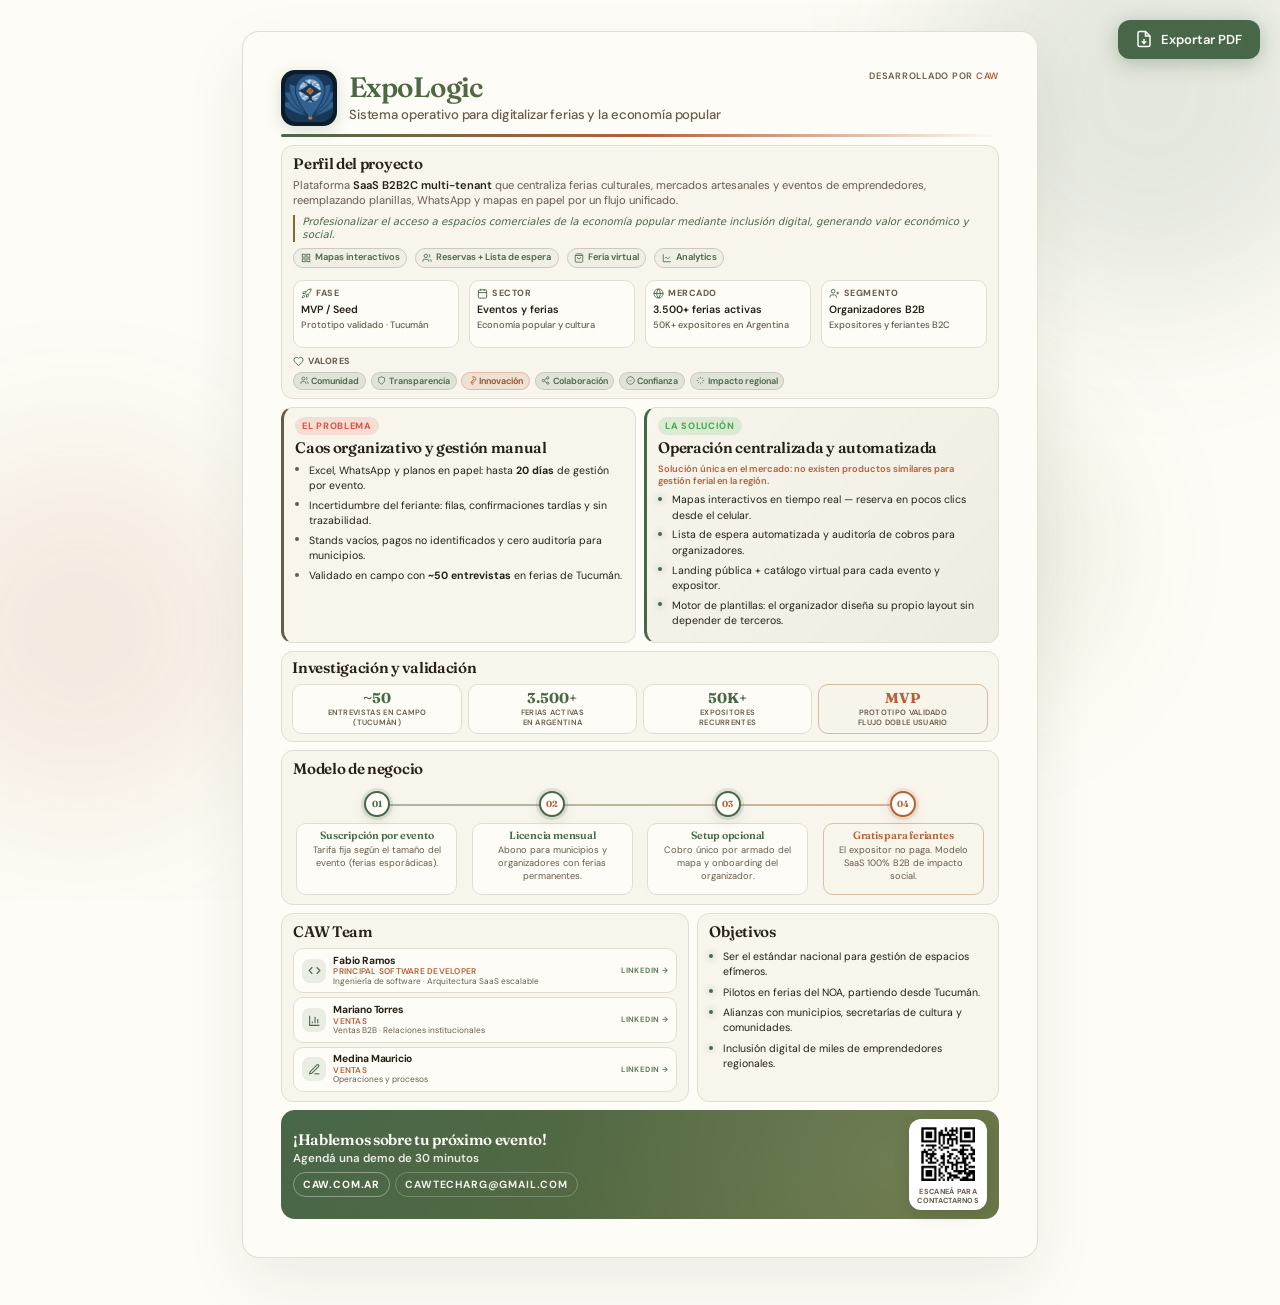
==== commit a0a5a6f8: "Refactor index.html and styles.css to streamline layout and enhance visual clarity. Removed unnecess" ====
--- a/index.html
+++ b/index.html
@@ -48,7 +48,7 @@
     </header>
 
     <!-- Perfil -->
-    <section class="panel panel--profile panel--mascot reveal" aria-labelledby="profile-heading">
+    <section class="panel panel--profile reveal" aria-labelledby="profile-heading">
       <div class="panel__content">
         <div class="profile-head">
           <div>
@@ -75,38 +75,46 @@
             </li>
           </ul>
         </div>
-        <div class="meta-grid-wrap">
-          <figure class="panel__mascot panel__mascot--profile mascot-float" aria-hidden="true">
-            <img src="assets/mascot-search.png" alt="" width="96" height="96" loading="eager" />
-          </figure>
-          <dl class="meta-grid">
+        <dl class="meta-grid">
           <div class="meta-item">
             <dt>
               <svg class="icon icon--meta" viewBox="0 0 24 24" fill="none" stroke="currentColor" stroke-width="2" aria-hidden="true"><path d="M4.5 16.5c-1.5 1.26-2 5-2 5s3.74-.5 5-2c.71-.84.7-2.13-.09-2.91a2.18 2.18 0 0 0-2.91-.09z"/><path d="m12 15-3-3a22 22 0 0 1 2-3.95A12.88 12.88 0 0 1 22 2c0 2.72-.78 7.5-6 11a22.35 22.35 0 0 1-4 2z"/><path d="M9 12H4s.55-3.03 2-4c1.62-1.08 5 0 5 0"/><path d="M12 15v5s3.03-.55 4-2c1.08-1.62 0-5 0-5"/></svg>
               Fase
             </dt>
-            <dd>MVP / Seed</dd>
+            <dd>
+              <span class="meta-item__line">MVP / Seed</span>
+              <span class="meta-item__line meta-item__line--muted">Prototipo validado · Tucumán</span>
+            </dd>
           </div>
           <div class="meta-item">
             <dt>
               <svg class="icon icon--meta" viewBox="0 0 24 24" fill="none" stroke="currentColor" stroke-width="2" aria-hidden="true"><rect x="3" y="4" width="18" height="18" rx="2"/><path d="M16 2v4"/><path d="M8 2v4"/><path d="M3 10h18"/></svg>
               Sector
             </dt>
-            <dd>Eventos y organización</dd>
+            <dd>
+              <span class="meta-item__line">Eventos y ferias</span>
+              <span class="meta-item__line meta-item__line--muted">Economía popular y cultura</span>
+            </dd>
           </div>
           <div class="meta-item">
             <dt>
               <svg class="icon icon--meta" viewBox="0 0 24 24" fill="none" stroke="currentColor" stroke-width="2" aria-hidden="true"><circle cx="12" cy="12" r="10"/><path d="M12 2a14.5 14.5 0 0 0 0 20 14.5 14.5 0 0 0 0-20"/><path d="M2 12h20"/></svg>
               Mercado
             </dt>
-            <dd>3.500+ ferias en Argentina · 50K+ expositores</dd>
+            <dd>
+              <span class="meta-item__line">3.500+ ferias activas</span>
+              <span class="meta-item__line meta-item__line--muted">50K+ expositores en Argentina</span>
+            </dd>
           </div>
           <div class="meta-item">
             <dt>
               <svg class="icon icon--meta" viewBox="0 0 24 24" fill="none" stroke="currentColor" stroke-width="2" aria-hidden="true"><path d="M16 21v-2a4 4 0 0 0-4-4H6a4 4 0 0 0-4 4v2"/><circle cx="9" cy="7" r="4"/><path d="M22 11h-6"/><path d="M19 8v6"/></svg>
               Segmento
             </dt>
-            <dd>Organizadores B2B · Expositores B2C</dd>
+            <dd>
+              <span class="meta-item__line">Organizadores B2B</span>
+              <span class="meta-item__line meta-item__line--muted">Expositores y feriantes B2C</span>
+            </dd>
           </div>
           <div class="meta-item meta-item--values">
             <dt>
@@ -123,18 +131,14 @@
             </dd>
           </div>
           </dl>
-        </div>
       </div>
     </section>
 
     <!-- Problema + Solución -->
     <div class="duo reveal">
-      <section class="panel panel--problem panel--mascot" aria-labelledby="problem-heading">
-        <figure class="panel__mascot panel__mascot--float panel__mascot--float-right mascot-float mascot-float--slow" aria-hidden="true">
-          <img src="assets/mascot-problem.png" alt="" width="72" height="72" loading="eager" />
-        </figure>
+      <section class="panel panel--problem" aria-labelledby="problem-heading">
         <div class="panel__header">
-          <span class="panel__badge panel__badge--muted">El problema</span>
+          <span class="panel__badge panel__badge--danger">El problema</span>
           <h2 id="problem-heading" class="panel__title">Caos organizativo y gestión manual</h2>
         </div>
         <ul class="feature-list">
@@ -145,12 +149,9 @@
         </ul>
       </section>
 
-      <section class="panel panel--solution panel--mascot" aria-labelledby="solution-heading">
-        <figure class="panel__mascot panel__mascot--float panel__mascot--float-right mascot-float" aria-hidden="true">
-          <img src="assets/mascot-solution.png" alt="" width="72" height="72" loading="eager" />
-        </figure>
+      <section class="panel panel--solution" aria-labelledby="solution-heading">
         <div class="panel__header">
-          <span class="panel__badge panel__badge--accent">La solución</span>
+          <span class="panel__badge panel__badge--success">La solución</span>
           <h2 id="solution-heading" class="panel__title">Operación centralizada y automatizada</h2>
         </div>
         <p class="panel__diff">Solución única en el mercado: no existen productos similares para gestión ferial en la región.</p>
@@ -226,10 +227,7 @@
 
     <!-- Equipo + Objetivos -->
     <div class="bottom-grid reveal">
-      <section class="panel panel--team panel--mascot" aria-labelledby="team-heading">
-        <figure class="panel__mascot panel__mascot--float panel__mascot--float-right mascot-float mascot-float--slow" aria-hidden="true">
-          <img src="assets/mascot-team.png" alt="" width="80" height="54" loading="eager" />
-        </figure>
+      <section class="panel panel--team" aria-labelledby="team-heading">
         <h2 id="team-heading" class="panel__title">CAW Team</h2>
         <div class="team-list">
           <a href="https://www.linkedin.com/in/fabioramosnic/" class="team-card" target="_blank" rel="noopener noreferrer">
@@ -268,10 +266,7 @@
         </div>
       </section>
 
-      <section class="panel panel--objectives panel--mascot" aria-labelledby="objectives-heading">
-        <figure class="panel__mascot panel__mascot--float panel__mascot--float-right mascot-float" aria-hidden="true">
-          <img src="assets/mascot-objectives.png" alt="" width="56" height="72" loading="eager" />
-        </figure>
+      <section class="panel panel--objectives" aria-labelledby="objectives-heading">
         <h2 id="objectives-heading" class="panel__title">Objetivos</h2>
         <ul class="feature-list feature-list--check">
           <li>Ser el estándar nacional para gestión de espacios efímeros.</li>
--- a/styles.css
+++ b/styles.css
@@ -12,6 +12,8 @@
   --muted-foreground: oklch(0.48 0.03 75);
   --accent: oklch(0.58 0.12 45);
   --accent-foreground: oklch(0.99 0.008 95);
+  --danger: oklch(0.62 0.17 28);
+  --success: oklch(0.65 0.16 145);
   --border: oklch(0.9 0.015 85);
   --ring: oklch(0.48 0.06 145);
   --radius: 0.625rem;
@@ -292,17 +294,6 @@
   overflow: hidden;
 }
 
-.panel--mascot {
-  overflow: visible;
-  z-index: 1;
-}
-
-.duo,
-.bottom-grid {
-  position: relative;
-  overflow: visible;
-}
-
 .panel__title {
   font-size: 0.95rem;
   color: var(--foreground);
@@ -379,6 +370,16 @@
   color: var(--muted-foreground);
 }
 
+.panel__badge--danger {
+  background: color-mix(in oklch, var(--danger) 15%, transparent);
+  color: var(--danger);
+}
+
+.panel__badge--success {
+  background: color-mix(in oklch, var(--success) 15%, transparent);
+  color: var(--success);
+}
+
 .panel__badge--accent {
   background: color-mix(in oklch, var(--accent) 18%, transparent);
   color: var(--accent);
@@ -399,31 +400,10 @@
 /* Profile */
 .panel--profile {
   display: block;
-  overflow: visible;
 }
 
 .panel--profile .panel__content {
   width: 100%;
-}
-
-.meta-grid-wrap {
-  position: relative;
-}
-
-.panel__mascot--profile {
-  position: absolute;
-  z-index: 2;
-  pointer-events: none;
-  right: 0;
-  top: -0.15rem;
-  margin: 0;
-}
-
-.panel__mascot--profile img {
-  max-height: 5.75rem;
-  width: auto;
-  object-fit: contain;
-  filter: drop-shadow(0 6px 16px color-mix(in oklch, var(--foreground) 18%, transparent));
 }
 
 .profile-head {
@@ -458,9 +438,16 @@
 
 .meta-grid {
   display: grid;
-  grid-template-columns: repeat(4, 1fr);
-  gap: 0.3rem 0.5rem;
-  padding-right: 6.5rem;
+  grid-template-columns: repeat(4, minmax(0, 1fr));
+  gap: 0.45rem 0.6rem;
+}
+
+.meta-item:not(.meta-item--values) {
+  min-width: 0;
+  padding: 0.38rem 0.45rem;
+  background: var(--background);
+  border: 1px solid var(--border);
+  border-radius: var(--radius);
 }
 
 .meta-item dt {
@@ -472,17 +459,42 @@
   text-transform: uppercase;
   letter-spacing: 0.06em;
   color: var(--muted-foreground);
-  margin-bottom: 0.08rem;
+  margin-bottom: 0.2rem;
 }
 
 .meta-item dd {
   font-size: 0.66rem;
   font-weight: 500;
-  line-height: 1.3;
+  line-height: 1.35;
+}
+
+.meta-item:not(.meta-item--values) dd {
+  display: flex;
+  flex-direction: column;
+  gap: 0.1rem;
+  min-height: 2.35rem;
+}
+
+.meta-item__line {
+  display: block;
+  overflow-wrap: break-word;
+  word-break: normal;
+  hyphens: auto;
+  font-weight: 600;
+  color: var(--foreground);
+}
+
+.meta-item__line--muted {
+  font-size: 0.58rem;
+  font-weight: 500;
+  color: var(--muted-foreground);
 }
 
 .meta-item--values {
   grid-column: 1 / -1;
+  padding: 0;
+  background: transparent;
+  border: none;
 }
 
 .chip {
@@ -554,20 +566,6 @@
   line-height: 1.25;
 }
 
-/* Floating mascots — above panels, outside layout flow */
-.panel__mascot--float {
-  position: absolute;
-  z-index: 3;
-  pointer-events: none;
-  top: -1.15rem;
-  right: 0.5rem;
-  margin: 0;
-}
-
-.panel__mascot--float-right {
-  right: 0.35rem;
-}
-
 .panel--objectives .panel__title {
   margin-bottom: 0.55rem;
 }
@@ -579,50 +577,6 @@
 .panel--objectives .feature-list li {
   font-size: 0.66rem;
   margin-bottom: 0.32rem;
-}
-
-.panel--problem .panel__mascot--float,
-.panel--solution .panel__mascot--float {
-  top: -1.1rem;
-  right: 0.15rem;
-}
-
-.panel--team .panel__mascot--float {
-  top: -1rem;
-  right: 0.1rem;
-}
-
-.panel--objectives .panel__mascot--float {
-  top: -1.05rem;
-  right: 0;
-}
-
-.panel__mascot img {
-  filter: drop-shadow(0 6px 16px color-mix(in oklch, var(--foreground) 18%, transparent));
-  max-height: none;
-}
-
-.mascot-float img {
-  animation: float 5s ease-in-out infinite;
-}
-
-.mascot-float--slow img {
-  animation-duration: 7s;
-}
-
-.mascot-float--wave img {
-  animation: float 4s ease-in-out infinite, wave 2.5s ease-in-out infinite;
-}
-
-@keyframes float {
-  0%, 100% { transform: translateY(0); }
-  50% { transform: translateY(-6px); }
-}
-
-@keyframes wave {
-  0%, 100% { transform: translateY(0) rotate(0deg); }
-  25% { transform: translateY(-4px) rotate(-2deg); }
-  75% { transform: translateY(-4px) rotate(2deg); }
 }
 
 /* Duo: Problem + Solution */
@@ -1073,6 +1027,25 @@
 
 /* Responsive (screen only) */
 @media screen and (max-width: 720px) {
+  body {
+    padding: 1.25rem 1rem 2rem;
+  }
+
+  .one-pager {
+    width: 100%;
+    max-width: 100%;
+    padding: 0.75rem;
+    margin-inline: auto;
+    overflow-x: clip;
+  }
+
+  .export-btn {
+    top: 0.75rem;
+    right: 0.75rem;
+    padding: 0.55rem 0.85rem;
+    font-size: 0.75rem;
+  }
+
   .duo,
   .bottom-grid {
     grid-template-columns: 1fr;
@@ -1090,32 +1063,16 @@
   }
 
   .meta-grid {
-    grid-template-columns: repeat(2, 1fr);
-    padding-right: 0;
+    grid-template-columns: repeat(2, minmax(0, 1fr));
+    gap: 0.45rem;
+  }
+
+  .meta-item:not(.meta-item--values) dd {
+    min-height: 0;
   }
 
   .validation-strip {
     grid-template-columns: repeat(2, 1fr);
-  }
-
-  .panel__mascot--profile {
-    position: static;
-    display: flex;
-    justify-content: flex-end;
-    margin-bottom: 0.25rem;
-  }
-
-  .panel__mascot--profile img {
-    max-height: 4.5rem;
-  }
-
-  .meta-grid-wrap {
-    display: flex;
-    flex-direction: column;
-  }
-
-  .meta-grid-wrap .panel__mascot--profile {
-    order: -1;
   }
 
   .hero__tagline {
@@ -1147,6 +1104,17 @@
 
   .hero__title {
     font-size: 1.6rem;
+  }
+
+  .cta {
+    flex-direction: column;
+    align-items: stretch;
+    gap: 0.65rem;
+  }
+
+  .cta__qr {
+    margin-left: 0;
+    align-self: center;
   }
 }
 
@@ -1236,45 +1204,14 @@
   }
 
   .orb,
-  .mascot-float img,
   .hero__logo-wrap,
   .hero__accent-line {
     animation: none !important;
   }
 
-  .panel--mascot,
-  .panel--profile.panel--mascot,
   .duo,
   .bottom-grid {
     overflow: visible !important;
-  }
-
-  .panel__mascot img,
-  .mascot-float img,
-  .panel__mascot--profile img,
-  .panel__mascot--float img {
-    filter: none !important;
-    transform: none !important;
-    opacity: 1 !important;
-    visibility: visible !important;
-    -webkit-print-color-adjust: exact;
-    print-color-adjust: exact;
-    image-rendering: auto;
-    max-height: 72px !important;
-    width: auto !important;
-  }
-
-  .panel--profile .panel__mascot--profile {
-    position: absolute;
-    right: 0.25rem;
-    top: 0;
-  }
-
-  .panel__mascot--float {
-    position: absolute;
-    top: -1.25rem !important;
-    right: 0.25rem !important;
-    bottom: auto !important;
   }
 
   .panel,
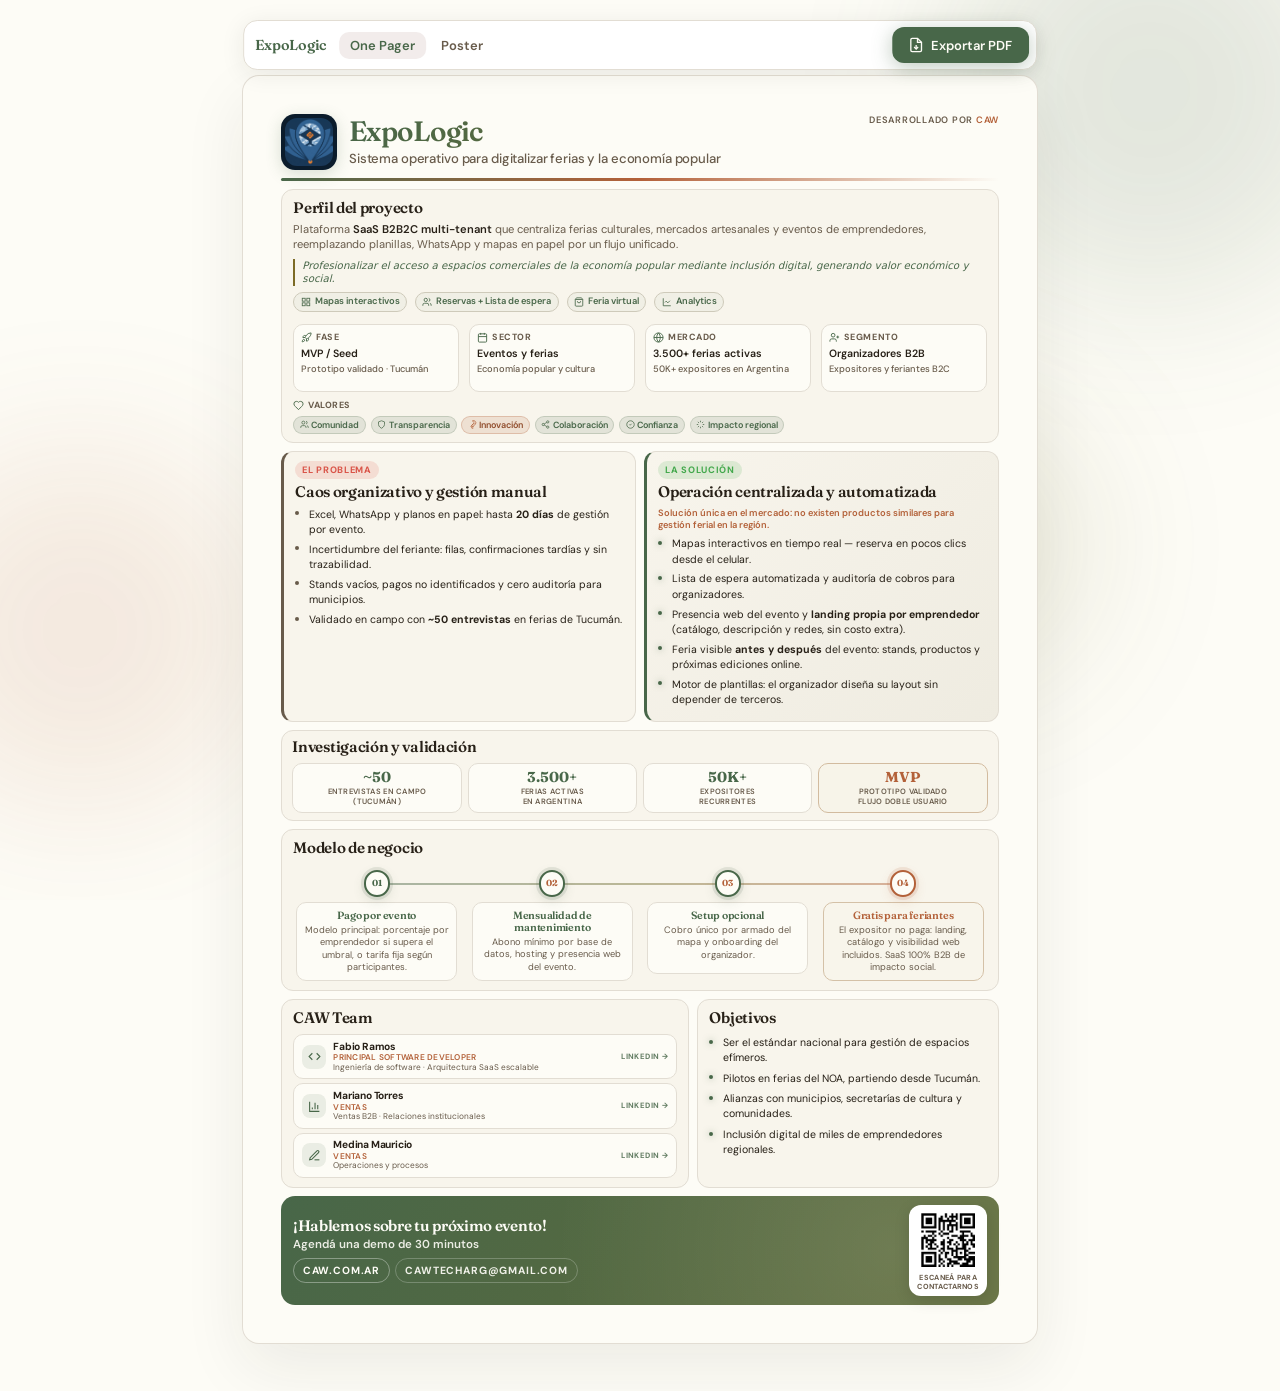
==== commit 7e73de03: "Add document navigation and export modal functionality for PDF generation Introduced a new navigatio" ====
--- a/index.html
+++ b/index.html
@@ -9,25 +9,72 @@
   <link rel="preconnect" href="https://fonts.gstatic.com" crossorigin />
   <link href="https://fonts.googleapis.com/css2?family=DM+Sans:ital,opsz,wght@0,9..40,400;0,9..40,500;0,9..40,600;0,9..40,700;1,9..40,400&family=Fraunces:opsz,wght@9..144,500;9..144,600;9..144,700&display=swap" rel="stylesheet" />
   <link rel="stylesheet" href="styles.css" />
+  <link rel="stylesheet" href="doc-toolbar.css" />
 </head>
-<body>
+<body class="doc-page doc-page--one-pager">
   <div class="ambient" aria-hidden="true">
     <span class="orb orb-1"></span>
     <span class="orb orb-2"></span>
     <span class="orb orb-3"></span>
   </div>
 
-  <button type="button" class="export-btn no-print" id="exportPdf" aria-label="Exportar a PDF">
-    <svg width="18" height="18" viewBox="0 0 24 24" fill="none" stroke="currentColor" stroke-width="2" aria-hidden="true">
-      <path d="M14 2H6a2 2 0 0 0-2 2v16a2 2 0 0 0 2 2h12a2 2 0 0 0 2-2V8z"/>
-      <polyline points="14 2 14 8 20 8"/>
-      <line x1="12" y1="18" x2="12" y2="12"/>
-      <polyline points="9 15 12 18 15 15"/>
-    </svg>
-    Exportar PDF
-  </button>
-
-  <main class="one-pager" id="onePager">
+  <nav class="doc-nav no-print" aria-label="Navegación ExpoLogic">
+    <div class="doc-nav__inner">
+      <a href="index.html" class="doc-nav__brand">ExpoLogic</a>
+      <div class="doc-nav__links">
+        <a href="index.html" class="doc-nav__link doc-nav__link--active">One Pager</a>
+        <a href="poster.html" class="doc-nav__link">Poster</a>
+      </div>
+      <button type="button" class="doc-btn doc-btn--primary doc-nav__export" id="openExportModal" aria-haspopup="dialog">
+        <svg width="16" height="16" viewBox="0 0 24 24" fill="none" stroke="currentColor" stroke-width="2" aria-hidden="true">
+          <path d="M14 2H6a2 2 0 0 0-2 2v16a2 2 0 0 0 2 2h12a2 2 0 0 0 2-2V8z"/>
+          <polyline points="14 2 14 8 20 8"/>
+          <line x1="12" y1="18" x2="12" y2="12"/>
+          <polyline points="9 15 12 18 15 15"/>
+        </svg>
+        Exportar PDF
+      </button>
+    </div>
+  </nav>
+
+  <div class="export-modal no-print" id="exportModal" hidden aria-hidden="true">
+    <div class="export-modal__backdrop" data-close-modal aria-hidden="true"></div>
+    <div class="export-modal__dialog" role="dialog" aria-modal="true" aria-labelledby="exportModalTitle">
+      <h2 class="export-modal__title" id="exportModalTitle">Exportar a PDF</h2>
+      <p class="export-modal__lead">Seleccioná qué documento querés imprimir o guardar como PDF.</p>
+      <fieldset class="export-modal__options">
+        <legend class="sr-only">Documento a exportar</legend>
+        <label class="export-modal__option">
+          <input type="radio" name="exportTarget" value="one-pager" />
+          <span class="export-modal__option-text">
+            <strong>One Pager</strong>
+            <span>Formato A4 · Resumen ejecutivo</span>
+          </span>
+        </label>
+        <label class="export-modal__option">
+          <input type="radio" name="exportTarget" value="poster" />
+          <span class="export-modal__option-text">
+            <strong>Poster</strong>
+            <span>80×110 cm · Presentación visual</span>
+          </span>
+        </label>
+        <label class="export-modal__option">
+          <input type="radio" name="exportTarget" value="both" />
+          <span class="export-modal__option-text">
+            <strong>Ambos documentos</strong>
+            <span>Imprime el One Pager y el Poster en secuencia</span>
+          </span>
+        </label>
+      </fieldset>
+      <div class="export-modal__actions">
+        <button type="button" class="doc-btn doc-btn--secondary" data-close-modal>Cerrar</button>
+        <button type="button" class="doc-btn doc-btn--primary" id="confirmExport">Descargar</button>
+      </div>
+    </div>
+  </div>
+
+  <div class="doc-viewport doc-viewport--one-pager">
+    <main class="one-pager" id="onePager">
     <!-- Header -->
     <header class="hero reveal">
       <div class="hero__brand">
@@ -158,8 +205,9 @@
         <ul class="feature-list feature-list--check">
           <li>Mapas interactivos en tiempo real — reserva en pocos clics desde el celular.</li>
           <li>Lista de espera automatizada y auditoría de cobros para organizadores.</li>
-          <li>Landing pública + catálogo virtual para cada evento y expositor.</li>
-          <li>Motor de plantillas: el organizador diseña su propio layout sin depender de terceros.</li>
+          <li>Presencia web del evento y <strong>landing propia por emprendedor</strong> (catálogo, descripción y redes, sin costo extra).</li>
+          <li>Feria visible <strong>antes y después</strong> del evento: stands, productos y próximas ediciones online.</li>
+          <li>Motor de plantillas: el organizador diseña su layout sin depender de terceros.</li>
         </ul>
       </section>
     </div>
@@ -197,15 +245,15 @@
         <article class="biz-step">
           <div class="biz-step__marker"><span>01</span></div>
           <div class="biz-step__body">
-            <h3>Suscripción por evento</h3>
-            <p>Tarifa fija según el tamaño del evento (ferias esporádicas).</p>
+            <h3>Pago por evento</h3>
+            <p>Modelo principal: porcentaje por emprendedor si supera el umbral, o tarifa fija según participantes.</p>
           </div>
         </article>
         <article class="biz-step">
           <div class="biz-step__marker"><span>02</span></div>
           <div class="biz-step__body">
-            <h3>Licencia mensual</h3>
-            <p>Abono para municipios y organizadores con ferias permanentes.</p>
+            <h3>Mensualidad de mantenimiento</h3>
+            <p>Abono mínimo por base de datos, hosting y presencia web del evento.</p>
           </div>
         </article>
         <article class="biz-step">
@@ -219,7 +267,7 @@
           <div class="biz-step__marker"><span>04</span></div>
           <div class="biz-step__body">
             <h3>Gratis para feriantes</h3>
-            <p>El expositor no paga. Modelo SaaS 100% B2B de impacto social.</p>
+            <p>El expositor no paga: landing, catálogo y visibilidad web incluidos. SaaS 100% B2B de impacto social.</p>
           </div>
         </article>
       </div>
@@ -293,7 +341,9 @@
       </a>
     </footer>
   </main>
+  </div>
 
   <script src="script.js"></script>
+  <script src="doc-nav.js"></script>
 </body>
 </html>
--- a/styles.css
+++ b/styles.css
@@ -125,38 +125,6 @@
   66% { transform: translate(-20px, 15px) scale(0.95); }
 }
 
-/* Export button */
-.export-btn {
-  position: fixed;
-  top: 1.25rem;
-  right: 1.25rem;
-  z-index: 100;
-  display: inline-flex;
-  align-items: center;
-  gap: 0.5rem;
-  padding: 0.65rem 1.1rem;
-  font-family: var(--font-sans);
-  font-size: 0.8125rem;
-  font-weight: 600;
-  color: var(--primary-foreground);
-  background: var(--primary);
-  border: none;
-  border-radius: calc(var(--radius) + 2px);
-  cursor: pointer;
-  box-shadow: 0 4px 20px color-mix(in oklch, var(--primary) 35%, transparent);
-  transition: transform 0.2s ease, box-shadow 0.2s ease, background 0.2s ease;
-}
-
-.export-btn:hover {
-  transform: translateY(-2px);
-  background: color-mix(in oklch, var(--primary) 88%, black);
-  box-shadow: 0 8px 28px color-mix(in oklch, var(--primary) 40%, transparent);
-}
-
-.export-btn:active {
-  transform: translateY(0);
-}
-
 /* Main page container */
 .one-pager {
   position: relative;
@@ -1012,10 +980,6 @@
 
 /* Screen: center page with shadow */
 @media screen {
-  body {
-    padding: 2rem 1rem 3rem;
-  }
-
   .one-pager {
     box-shadow:
       0 0 0 1px var(--border),
@@ -1027,23 +991,12 @@
 
 /* Responsive (screen only) */
 @media screen and (max-width: 720px) {
-  body {
-    padding: 1.25rem 1rem 2rem;
-  }
-
   .one-pager {
     width: 100%;
     max-width: 100%;
     padding: 0.75rem;
     margin-inline: auto;
     overflow-x: clip;
-  }
-
-  .export-btn {
-    top: 0.75rem;
-    right: 0.75rem;
-    padding: 0.55rem 0.85rem;
-    font-size: 0.75rem;
   }
 
   .duo,
@@ -1145,8 +1098,15 @@
   }
 
   .no-print,
+  .doc-nav,
+  .export-modal,
   .ambient {
     display: none !important;
+  }
+
+  .doc-viewport {
+    padding: 0 !important;
+    min-height: auto;
   }
 
   .one-pager {
@@ -1167,12 +1127,16 @@
     print-color-adjust: exact;
   }
 
-  /* Centered scale — top-left origin + symmetric horizontal margin */
+  /*
+   * zoom (not transform) keeps hyperlink hit areas aligned in Chrome PDF.
+   * Inverse width compensates so the visual page stays 210mm wide.
+   */
   .one-pager.is-scaled {
-    transform: scale(var(--page-scale, 1)) !important;
-    transform-origin: top left !important;
-    margin-left: calc((210mm - 210mm * var(--page-scale, 1)) / 2) !important;
-    margin-right: calc((210mm - 210mm * var(--page-scale, 1)) / 2) !important;
+    transform: none !important;
+    zoom: var(--page-scale, 1);
+    width: calc(210mm / var(--page-scale, 1)) !important;
+    margin-left: auto !important;
+    margin-right: auto !important;
   }
 
   img {
--- a/doc-toolbar.css
+++ b/doc-toolbar.css
@@ -0,0 +1,359 @@
+/* Navbar + modal + viewport compartido — index.html + poster.html */
+
+.doc-page--one-pager {
+  --doc-canvas-width: 210mm;
+}
+
+.doc-page--poster {
+  --doc-canvas-width: min(calc(100vw - 48px), 1080px);
+}
+
+.doc-viewport {
+  display: flex;
+  flex-direction: column;
+  align-items: center;
+  width: 100%;
+  min-height: 100vh;
+  padding: 4.75rem 1rem 3rem;
+  box-sizing: border-box;
+}
+
+.doc-viewport--one-pager {
+  --doc-canvas-width: 210mm;
+}
+
+.doc-viewport--poster {
+  --doc-canvas-width: min(calc(100vw - 48px), 1080px);
+}
+
+.sr-only {
+  position: absolute;
+  width: 1px;
+  height: 1px;
+  padding: 0;
+  margin: -1px;
+  overflow: hidden;
+  clip: rect(0, 0, 0, 0);
+  white-space: nowrap;
+  border: 0;
+}
+
+/* ── Navbar ── */
+.doc-nav {
+  position: fixed;
+  top: 1.25rem;
+  left: 50%;
+  transform: translateX(-50%);
+  width: min(calc(100vw - 2.5rem), var(--doc-canvas-width));
+  max-width: var(--doc-canvas-width);
+  z-index: 100;
+  pointer-events: none;
+}
+
+.doc-nav__inner {
+  display: flex;
+  align-items: center;
+  gap: 0.5rem;
+  padding: 0.4rem 0.45rem 0.4rem 0.65rem;
+  background: white;
+  border: 1px solid var(--border);
+  border-radius: calc(var(--radius) + 4px);
+  box-shadow: 0 4px 24px color-mix(in oklch, var(--foreground) 8%, transparent);
+  pointer-events: auto;
+}
+
+.doc-nav__brand {
+  flex-shrink: 0;
+  margin-right: 0.25rem;
+  font-family: var(--font-serif);
+  font-size: 0.9rem;
+  font-weight: 600;
+  color: var(--primary);
+  text-decoration: none;
+  letter-spacing: -0.02em;
+}
+
+.doc-nav__brand:hover {
+  color: color-mix(in oklch, var(--primary) 85%, black);
+}
+
+.doc-nav__links {
+  display: flex;
+  align-items: center;
+  gap: 0.2rem;
+  flex: 1;
+  min-width: 0;
+}
+
+.doc-nav__link {
+  padding: 0.45rem 0.7rem;
+  font-family: var(--font-sans);
+  font-size: 0.8125rem;
+  font-weight: 600;
+  line-height: 1;
+  color: var(--muted-foreground);
+  text-decoration: none;
+  border-radius: var(--radius);
+  white-space: nowrap;
+  transition:
+    color 0.2s ease,
+    background 0.2s ease;
+}
+
+.doc-nav__link:hover {
+  color: var(--primary);
+  background: color-mix(in oklch, var(--primary) 6%, white);
+}
+
+.doc-nav__link--active {
+  color: var(--primary);
+  background: color-mix(in oklch, var(--primary) 10%, white);
+}
+
+.doc-nav__export {
+  flex-shrink: 0;
+  margin-left: auto;
+}
+
+/* ── Buttons ── */
+.doc-btn {
+  display: inline-flex;
+  align-items: center;
+  justify-content: center;
+  gap: 0.45rem;
+  padding: 0.55rem 0.95rem;
+  font-family: var(--font-sans);
+  font-size: 0.8125rem;
+  font-weight: 600;
+  line-height: 1;
+  border-radius: calc(var(--radius) + 2px);
+  text-decoration: none;
+  white-space: nowrap;
+  cursor: pointer;
+  transition:
+    transform 0.2s ease,
+    box-shadow 0.2s ease,
+    background 0.2s ease,
+    color 0.2s ease,
+    border-color 0.2s ease;
+}
+
+.doc-btn svg {
+  flex-shrink: 0;
+}
+
+.doc-btn--primary {
+  color: var(--primary-foreground);
+  background: var(--primary);
+  border: 1px solid transparent;
+  box-shadow: 0 4px 20px color-mix(in oklch, var(--primary) 35%, transparent);
+}
+
+.doc-btn--primary:hover:not(:disabled) {
+  transform: translateY(-2px);
+  background: color-mix(in oklch, var(--primary) 88%, black);
+  box-shadow: 0 8px 28px color-mix(in oklch, var(--primary) 40%, transparent);
+}
+
+.doc-btn--secondary {
+  color: var(--foreground);
+  background: white;
+  border: 1px solid var(--border);
+  box-shadow: 0 2px 12px color-mix(in oklch, var(--foreground) 6%, transparent);
+}
+
+.doc-btn--secondary:hover:not(:disabled) {
+  transform: translateY(-1px);
+  color: var(--primary);
+  background: var(--card);
+  border-color: color-mix(in oklch, var(--primary) 25%, var(--border));
+}
+
+.doc-btn:active:not(:disabled) {
+  transform: translateY(0);
+}
+
+.doc-btn:disabled {
+  opacity: 0.65;
+  cursor: wait;
+}
+
+/* ── Export modal ── */
+.export-modal {
+  position: fixed;
+  inset: 0;
+  z-index: 200;
+  display: grid;
+  place-items: center;
+  padding: 1.25rem;
+}
+
+.export-modal[hidden] {
+  display: none;
+}
+
+.export-modal__backdrop {
+  position: absolute;
+  inset: 0;
+  background: color-mix(in oklch, var(--foreground) 35%, transparent);
+  backdrop-filter: blur(4px);
+}
+
+.export-modal__dialog {
+  position: relative;
+  width: min(100%, 26rem);
+  padding: 1.35rem 1.35rem 1.15rem;
+  background: white;
+  border: 1px solid var(--border);
+  border-radius: calc(var(--radius) + 6px);
+  box-shadow: 0 24px 64px color-mix(in oklch, var(--foreground) 18%, transparent);
+}
+
+.export-modal__title {
+  font-family: var(--font-serif);
+  font-size: 1.25rem;
+  font-weight: 600;
+  color: var(--foreground);
+  margin-bottom: 0.35rem;
+}
+
+.export-modal__lead {
+  font-size: 0.875rem;
+  color: var(--muted-foreground);
+  margin-bottom: 1rem;
+  line-height: 1.4;
+}
+
+.export-modal__options {
+  display: flex;
+  flex-direction: column;
+  gap: 0.55rem;
+  margin: 0 0 1.15rem;
+  padding: 0;
+  border: none;
+}
+
+.export-modal__option {
+  display: flex;
+  align-items: flex-start;
+  gap: 0.65rem;
+  padding: 0.75rem 0.85rem;
+  border: 1px solid var(--border);
+  border-radius: var(--radius);
+  cursor: pointer;
+  transition:
+    border-color 0.2s ease,
+    background 0.2s ease;
+}
+
+.export-modal__option:hover {
+  border-color: color-mix(in oklch, var(--primary) 30%, var(--border));
+  background: color-mix(in oklch, var(--primary) 4%, white);
+}
+
+.export-modal__option:has(input:checked) {
+  border-color: color-mix(in oklch, var(--primary) 40%, var(--border));
+  background: color-mix(in oklch, var(--primary) 8%, white);
+}
+
+.export-modal__option input {
+  margin-top: 0.15rem;
+  accent-color: var(--primary);
+  flex-shrink: 0;
+}
+
+.export-modal__option-text {
+  display: flex;
+  flex-direction: column;
+  gap: 0.15rem;
+  min-width: 0;
+}
+
+.export-modal__option-text strong {
+  font-size: 0.875rem;
+  font-weight: 700;
+  color: var(--foreground);
+}
+
+.export-modal__option-text span {
+  font-size: 0.78rem;
+  color: var(--muted-foreground);
+  line-height: 1.35;
+}
+
+.export-modal__actions {
+  display: flex;
+  justify-content: flex-end;
+  gap: 0.5rem;
+}
+
+body.export-modal-open {
+  overflow: hidden;
+}
+
+.print-iframe {
+  position: fixed;
+  left: -10000px;
+  top: 0;
+  border: 0;
+  opacity: 0;
+  pointer-events: none;
+  overflow: hidden;
+}
+
+@media (max-width: 640px) {
+  .doc-viewport {
+    padding-top: 5.25rem;
+    padding-left: 0.75rem;
+    padding-right: 0.75rem;
+  }
+
+  .doc-nav {
+    top: 0.75rem;
+    width: min(calc(100vw - 1.5rem), var(--doc-canvas-width));
+  }
+
+  .doc-nav__inner {
+    flex-wrap: wrap;
+    padding: 0.45rem;
+  }
+
+  .doc-nav__brand {
+    margin-right: 0;
+  }
+
+  .doc-nav__links {
+    order: 3;
+    flex: 1 1 100%;
+    justify-content: center;
+  }
+
+  .doc-nav__export {
+    margin-left: 0;
+  }
+
+  .doc-btn {
+    padding: 0.5rem 0.8rem;
+    font-size: 0.75rem;
+  }
+
+  .export-modal__actions {
+    flex-direction: column-reverse;
+  }
+
+  .export-modal__actions .doc-btn {
+    width: 100%;
+  }
+}
+
+@media print {
+  .doc-viewport {
+    padding: 0;
+    min-height: auto;
+  }
+
+  .doc-nav,
+  .export-modal {
+    display: none !important;
+  }
+}
